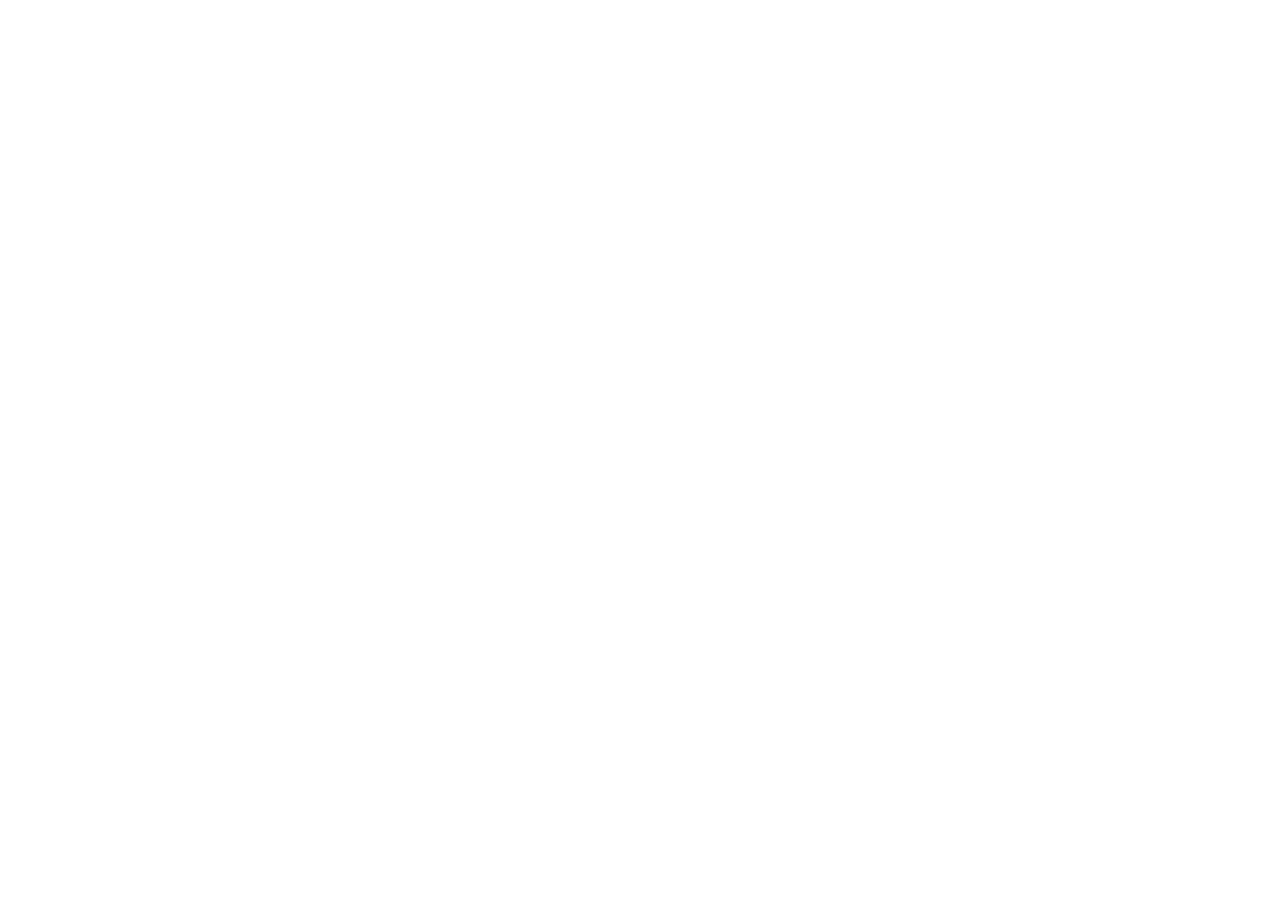
==== index.html @ 685cc64e "init projet" ====
<!DOCTYPE html>
<html lang="en">

<head>
    <meta charset="UTF-8">
    <meta name="viewport" content="width=device-width, initial-scale=1.0">
    <meta http-equiv="X-UA-Compatible" content="ie=edge">
    <title>Document</title>
</head>

<body>

</body>

</html>
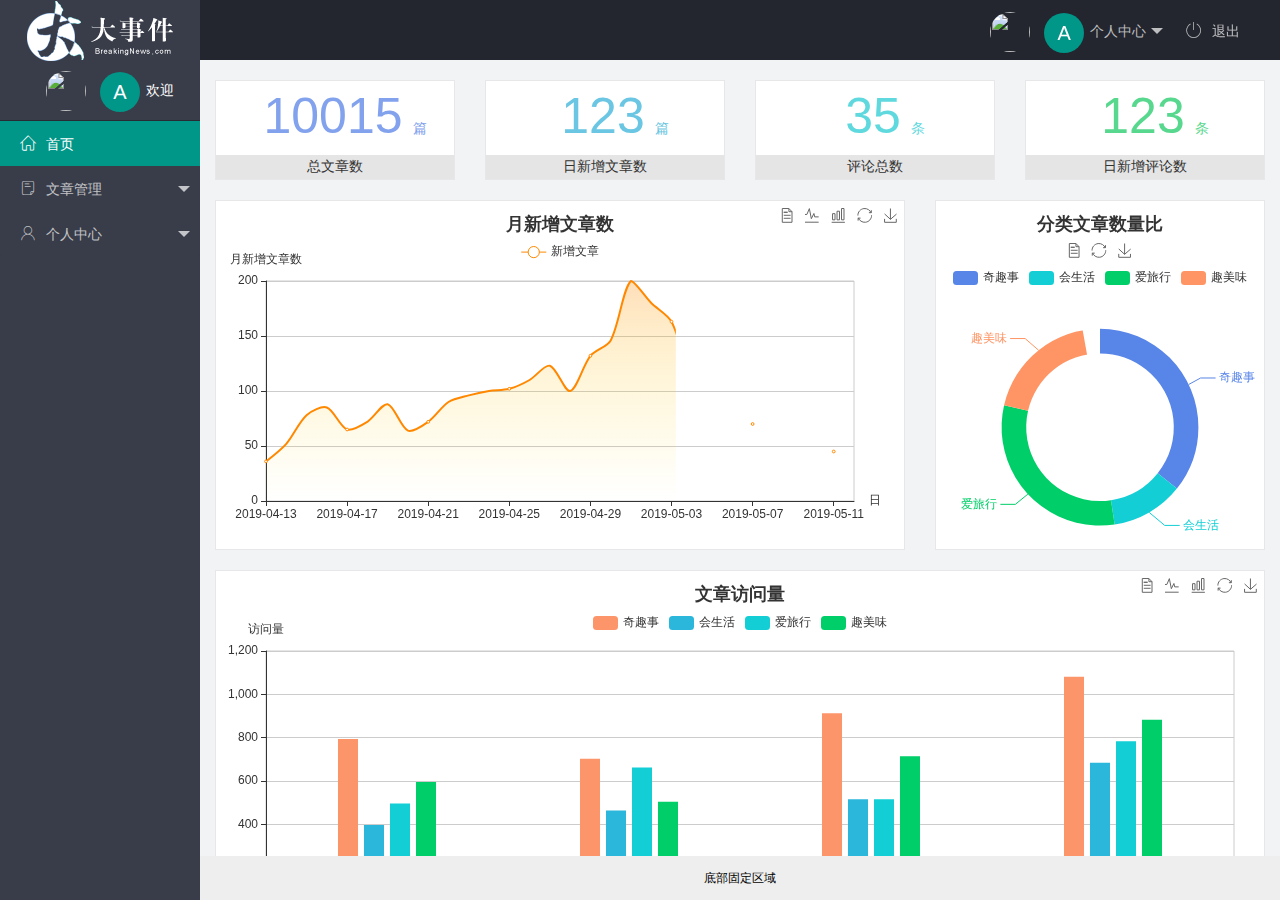
==== commit 02d445d1: "首页代码更新" ====
--- a/index.html
+++ b/index.html
@@ -6,10 +6,84 @@
     <meta name="viewport" content="width=device-width, initial-scale=1.0">
     <meta http-equiv="X-UA-Compatible" content="ie=edge">
     <title>Document</title>
+    <link rel="stylesheet" href="/assets/lib/layui/css/layui.css">
+    <link rel="stylesheet" href="/assets/fonts/iconfont.css">
+    <link rel="stylesheet" href="./assets/css/index.css">
 </head>
 
 <body>
+    <div class="layui-layout layui-layout-admin">
+        <div class="layui-header">
+            <div class="layui-logo layui-hide-xs layui-bg-black">
+                <img src="/assets/images/logo.png" alt="">
+            </div>
 
+            <ul class="layui-nav layui-layout-right">
+                <li class="layui-nav-item layui-hide layui-show-md-inline-block">
+                    <a href="javascript:;">
+                        <img src="//tva1.sinaimg.cn/crop.0.0.118.118.180/5db11ff4gw1e77d3nqrv8j203b03cweg.jpg" class="layui-nav-img">
+                        <span class="text-avatar">A</span> 个人中心
+                    </a>
+                    <dl class="layui-nav-child">
+                        <dd><a href="">Your Profile</a></dd>
+                        <dd><a href="">Settings</a></dd>
+                        <dd><a href="">Sign out</a></dd>
+                    </dl>
+                </li>
+                <li class="layui-nav-item" lay-header-event="menuRight" lay-unselect>
+                    <a href="javascript:;">
+                        <span class="iconfont icon-tuichu"></span>退出
+                    </a>
+                </li>
+            </ul>
+        </div>
+
+        <div class="layui-side layui-bg-black">
+            <div class="layui-side-scroll">
+                <div class="layuiImg">
+                    <img src="//tva1.sinaimg.cn/crop.0.0.118.118.180/5db11ff4gw1e77d3nqrv8j203b03cweg.jpg" class="layui-nav-img">
+                    <span class="text-avatar">A</span>
+                    <span id="welcome">欢迎</span>
+                </div>
+                <!-- 左侧导航区域（可配合layui已有的垂直导航） -->
+                <ul class="layui-nav layui-nav-tree" lay-shrink="all">
+                    <li class="layui-nav-item layui-this"><a href="./home/dashboard.html" target="fm"><span class="iconfont icon-home"></span>首页</a></li>
+                    <li class="layui-nav-item">
+                        <a class="" href="javascript:;"><span class="iconfont icon-16"></span>文章管理</a>
+                        <dl class="layui-nav-child">
+                            <dd><a href="javascript:;"><i class="layui-icon layui-icon-cols"></i>文章类别</a></dd>
+                            <dd><a href="javascript:;"><i class="layui-icon layui-icon-cols"></i>文章列表</a></dd>
+                            <dd><a href="javascript:;"><i class="layui-icon layui-icon-cols"></i>发布文章</a></dd>
+
+                        </dl>
+                    </li>
+                    <li class="layui-nav-item">
+                        <a href="javascript:;"><span class="iconfont icon-user"></span>个人中心</a>
+                        <dl class="layui-nav-child">
+                            <dd><a href="javascript:;"><i class="layui-icon layui-icon-cols"></i>基本资料</a></dd>
+                            <dd><a href="javascript:;"><i class="layui-icon layui-icon-cols"></i>更换头像</a></dd>
+                            <dd><a href="javascript:;"><i class="layui-icon layui-icon-cols"></i>重置密码</a></dd>
+                        </dl>
+                    </li>
+
+                </ul>
+            </div>
+        </div>
+
+        <div class="layui-body">
+            <!-- 内容主体区域 -->
+            <iframe name="fm" src="./home/dashboard.html" frameborder="0"></iframe>
+        </div>
+
+        <div class="layui-footer">
+            <!-- 底部固定区域 -->
+            底部固定区域
+        </div>
+    </div>
+    <script src="/assets/lib/layui/layui.all.js"></script>
+    <script src="/assets/lib/jquery.js"></script>
+    <script src="./assets/js/baseAPI.js"></script>
+    <script src="/assets/js/index.js"></script>
 </body>
 
 </html>--- a/assets/lib/layui/css/layui.css
+++ b/assets/lib/layui/css/layui.css
@@ -0,0 +1,2 @@
+/** layui-v2.5.5 MIT License By https://www.layui.com */
+ .layui-inline,img{display:inline-block;vertical-align:middle}h1,h2,h3,h4,h5,h6{font-weight:400}.layui-edge,.layui-header,.layui-inline,.layui-main{position:relative}.layui-body,.layui-edge,.layui-elip{overflow:hidden}.layui-btn,.layui-edge,.layui-inline,img{vertical-align:middle}.layui-btn,.layui-disabled,.layui-icon,.layui-unselect{-moz-user-select:none;-webkit-user-select:none;-ms-user-select:none}.layui-elip,.layui-form-checkbox span,.layui-form-pane .layui-form-label{text-overflow:ellipsis;white-space:nowrap}.layui-breadcrumb,.layui-tree-btnGroup{visibility:hidden}blockquote,body,button,dd,div,dl,dt,form,h1,h2,h3,h4,h5,h6,input,li,ol,p,pre,td,textarea,th,ul{margin:0;padding:0;-webkit-tap-highlight-color:rgba(0,0,0,0)}a:active,a:hover{outline:0}img{border:none}li{list-style:none}table{border-collapse:collapse;border-spacing:0}h4,h5,h6{font-size:100%}button,input,optgroup,option,select,textarea{font-family:inherit;font-size:inherit;font-style:inherit;font-weight:inherit;outline:0}pre{white-space:pre-wrap;white-space:-moz-pre-wrap;white-space:-pre-wrap;white-space:-o-pre-wrap;word-wrap:break-word}body{line-height:24px;font:14px Helvetica Neue,Helvetica,PingFang SC,Tahoma,Arial,sans-serif}hr{height:1px;margin:10px 0;border:0;clear:both}a{color:#333;text-decoration:none}a:hover{color:#777}a cite{font-style:normal;*cursor:pointer}.layui-border-box,.layui-border-box *{box-sizing:border-box}.layui-box,.layui-box *{box-sizing:content-box}.layui-clear{clear:both;*zoom:1}.layui-clear:after{content:'\20';clear:both;*zoom:1;display:block;height:0}.layui-inline{*display:inline;*zoom:1}.layui-edge{display:inline-block;width:0;height:0;border-width:6px;border-style:dashed;border-color:transparent}.layui-edge-top{top:-4px;border-bottom-color:#999;border-bottom-style:solid}.layui-edge-right{border-left-color:#999;border-left-style:solid}.layui-edge-bottom{top:2px;border-top-color:#999;border-top-style:solid}.layui-edge-left{border-right-color:#999;border-right-style:solid}.layui-disabled,.layui-disabled:hover{color:#d2d2d2!important;cursor:not-allowed!important}.layui-circle{border-radius:100%}.layui-show{display:block!important}.layui-hide{display:none!important}@font-face{font-family:layui-icon;src:url(../font/iconfont.eot?v=250);src:url(../font/iconfont.eot?v=250#iefix) format('embedded-opentype'),url(../font/iconfont.woff2?v=250) format('woff2'),url(../font/iconfont.woff?v=250) format('woff'),url(../font/iconfont.ttf?v=250) format('truetype'),url(../font/iconfont.svg?v=250#layui-icon) format('svg')}.layui-icon{font-family:layui-icon!important;font-size:16px;font-style:normal;-webkit-font-smoothing:antialiased;-moz-osx-font-smoothing:grayscale}.layui-icon-reply-fill:before{content:"\e611"}.layui-icon-set-fill:before{content:"\e614"}.layui-icon-menu-fill:before{content:"\e60f"}.layui-icon-search:before{content:"\e615"}.layui-icon-share:before{content:"\e641"}.layui-icon-set-sm:before{content:"\e620"}.layui-icon-engine:before{content:"\e628"}.layui-icon-close:before{content:"\1006"}.layui-icon-close-fill:before{content:"\1007"}.layui-icon-chart-screen:before{content:"\e629"}.layui-icon-star:before{content:"\e600"}.layui-icon-circle-dot:before{content:"\e617"}.layui-icon-chat:before{content:"\e606"}.layui-icon-release:before{content:"\e609"}.layui-icon-list:before{content:"\e60a"}.layui-icon-chart:before{content:"\e62c"}.layui-icon-ok-circle:before{content:"\1005"}.layui-icon-layim-theme:before{content:"\e61b"}.layui-icon-table:before{content:"\e62d"}.layui-icon-right:before{content:"\e602"}.layui-icon-left:before{content:"\e603"}.layui-icon-cart-simple:before{content:"\e698"}.layui-icon-face-cry:before{content:"\e69c"}.layui-icon-face-smile:before{content:"\e6af"}.layui-icon-survey:before{content:"\e6b2"}.layui-icon-tree:before{content:"\e62e"}.layui-icon-upload-circle:before{content:"\e62f"}.layui-icon-add-circle:before{content:"\e61f"}.layui-icon-download-circle:before{content:"\e601"}.layui-icon-templeate-1:before{content:"\e630"}.layui-icon-util:before{content:"\e631"}.layui-icon-face-surprised:before{content:"\e664"}.layui-icon-edit:before{content:"\e642"}.layui-icon-speaker:before{content:"\e645"}.layui-icon-down:before{content:"\e61a"}.layui-icon-file:before{content:"\e621"}.layui-icon-layouts:before{content:"\e632"}.layui-icon-rate-half:before{content:"\e6c9"}.layui-icon-add-circle-fine:before{content:"\e608"}.layui-icon-prev-circle:before{content:"\e633"}.layui-icon-read:before{content:"\e705"}.layui-icon-404:before{content:"\e61c"}.layui-icon-carousel:before{content:"\e634"}.layui-icon-help:before{content:"\e607"}.layui-icon-code-circle:before{content:"\e635"}.layui-icon-water:before{content:"\e636"}.layui-icon-username:before{content:"\e66f"}.layui-icon-find-fill:before{content:"\e670"}.layui-icon-about:before{content:"\e60b"}.layui-icon-location:before{content:"\e715"}.layui-icon-up:before{content:"\e619"}.layui-icon-pause:before{content:"\e651"}.layui-icon-date:before{content:"\e637"}.layui-icon-layim-uploadfile:before{content:"\e61d"}.layui-icon-delete:before{content:"\e640"}.layui-icon-play:before{content:"\e652"}.layui-icon-top:before{content:"\e604"}.layui-icon-friends:before{content:"\e612"}.layui-icon-refresh-3:before{content:"\e9aa"}.layui-icon-ok:before{content:"\e605"}.layui-icon-layer:before{content:"\e638"}.layui-icon-face-smile-fine:before{content:"\e60c"}.layui-icon-dollar:before{content:"\e659"}.layui-icon-group:before{content:"\e613"}.layui-icon-layim-download:before{content:"\e61e"}.layui-icon-picture-fine:before{content:"\e60d"}.layui-icon-link:before{content:"\e64c"}.layui-icon-diamond:before{content:"\e735"}.layui-icon-log:before{content:"\e60e"}.layui-icon-rate-solid:before{content:"\e67a"}.layui-icon-fonts-del:before{content:"\e64f"}.layui-icon-unlink:before{content:"\e64d"}.layui-icon-fonts-clear:before{content:"\e639"}.layui-icon-triangle-r:before{content:"\e623"}.layui-icon-circle:before{content:"\e63f"}.layui-icon-radio:before{content:"\e643"}.layui-icon-align-center:before{content:"\e647"}.layui-icon-align-right:before{content:"\e648"}.layui-icon-align-left:before{content:"\e649"}.layui-icon-loading-1:before{content:"\e63e"}.layui-icon-return:before{content:"\e65c"}.layui-icon-fonts-strong:before{content:"\e62b"}.layui-icon-upload:before{content:"\e67c"}.layui-icon-dialogue:before{content:"\e63a"}.layui-icon-video:before{content:"\e6ed"}.layui-icon-headset:before{content:"\e6fc"}.layui-icon-cellphone-fine:before{content:"\e63b"}.layui-icon-add-1:before{content:"\e654"}.layui-icon-face-smile-b:before{content:"\e650"}.layui-icon-fonts-html:before{content:"\e64b"}.layui-icon-form:before{content:"\e63c"}.layui-icon-cart:before{content:"\e657"}.layui-icon-camera-fill:before{content:"\e65d"}.layui-icon-tabs:before{content:"\e62a"}.layui-icon-fonts-code:before{content:"\e64e"}.layui-icon-fire:before{content:"\e756"}.layui-icon-set:before{content:"\e716"}.layui-icon-fonts-u:before{content:"\e646"}.layui-icon-triangle-d:before{content:"\e625"}.layui-icon-tips:before{content:"\e702"}.layui-icon-picture:before{content:"\e64a"}.layui-icon-more-vertical:before{content:"\e671"}.layui-icon-flag:before{content:"\e66c"}.layui-icon-loading:before{content:"\e63d"}.layui-icon-fonts-i:before{content:"\e644"}.layui-icon-refresh-1:before{content:"\e666"}.layui-icon-rmb:before{content:"\e65e"}.layui-icon-home:before{content:"\e68e"}.layui-icon-user:before{content:"\e770"}.layui-icon-notice:before{content:"\e667"}.layui-icon-login-weibo:before{content:"\e675"}.layui-icon-voice:before{content:"\e688"}.layui-icon-upload-drag:before{content:"\e681"}.layui-icon-login-qq:before{content:"\e676"}.layui-icon-snowflake:before{content:"\e6b1"}.layui-icon-file-b:before{content:"\e655"}.layui-icon-template:before{content:"\e663"}.layui-icon-auz:before{content:"\e672"}.layui-icon-console:before{content:"\e665"}.layui-icon-app:before{content:"\e653"}.layui-icon-prev:before{content:"\e65a"}.layui-icon-website:before{content:"\e7ae"}.layui-icon-next:before{content:"\e65b"}.layui-icon-component:before{content:"\e857"}.layui-icon-more:before{content:"\e65f"}.layui-icon-login-wechat:before{content:"\e677"}.layui-icon-shrink-right:before{content:"\e668"}.layui-icon-spread-left:before{content:"\e66b"}.layui-icon-camera:before{content:"\e660"}.layui-icon-note:before{content:"\e66e"}.layui-icon-refresh:before{content:"\e669"}.layui-icon-female:before{content:"\e661"}.layui-icon-male:before{content:"\e662"}.layui-icon-password:before{content:"\e673"}.layui-icon-senior:before{content:"\e674"}.layui-icon-theme:before{content:"\e66a"}.layui-icon-tread:before{content:"\e6c5"}.layui-icon-praise:before{content:"\e6c6"}.layui-icon-star-fill:before{content:"\e658"}.layui-icon-rate:before{content:"\e67b"}.layui-icon-template-1:before{content:"\e656"}.layui-icon-vercode:before{content:"\e679"}.layui-icon-cellphone:before{content:"\e678"}.layui-icon-screen-full:before{content:"\e622"}.layui-icon-screen-restore:before{content:"\e758"}.layui-icon-cols:before{content:"\e610"}.layui-icon-export:before{content:"\e67d"}.layui-icon-print:before{content:"\e66d"}.layui-icon-slider:before{content:"\e714"}.layui-icon-addition:before{content:"\e624"}.layui-icon-subtraction:before{content:"\e67e"}.layui-icon-service:before{content:"\e626"}.layui-icon-transfer:before{content:"\e691"}.layui-main{width:1140px;margin:0 auto}.layui-header{z-index:1000;height:60px}.layui-header a:hover{transition:all .5s;-webkit-transition:all .5s}.layui-side{position:fixed;left:0;top:0;bottom:0;z-index:999;width:200px;overflow-x:hidden}.layui-side-scroll{position:relative;width:220px;height:100%;overflow-x:hidden}.layui-body{position:absolute;left:200px;right:0;top:0;bottom:0;z-index:998;width:auto;overflow-y:auto;box-sizing:border-box}.layui-layout-body{overflow:hidden}.layui-layout-admin .layui-header{background-color:#23262E}.layui-layout-admin .layui-side{top:60px;width:200px;overflow-x:hidden}.layui-layout-admin .layui-body{position:fixed;top:60px;bottom:44px}.layui-layout-admin .layui-main{width:auto;margin:0 15px}.layui-layout-admin .layui-footer{position:fixed;left:200px;right:0;bottom:0;height:44px;line-height:44px;padding:0 15px;background-color:#eee}.layui-layout-admin .layui-logo{position:absolute;left:0;top:0;width:200px;height:100%;line-height:60px;text-align:center;color:#009688;font-size:16px}.layui-layout-admin .layui-header .layui-nav{background:0 0}.layui-layout-left{position:absolute!important;left:200px;top:0}.layui-layout-right{position:absolute!important;right:0;top:0}.layui-container{position:relative;margin:0 auto;padding:0 15px;box-sizing:border-box}.layui-fluid{position:relative;margin:0 auto;padding:0 15px}.layui-row:after,.layui-row:before{content:'';display:block;clear:both}.layui-col-lg1,.layui-col-lg10,.layui-col-lg11,.layui-col-lg12,.layui-col-lg2,.layui-col-lg3,.layui-col-lg4,.layui-col-lg5,.layui-col-lg6,.layui-col-lg7,.layui-col-lg8,.layui-col-lg9,.layui-col-md1,.layui-col-md10,.layui-col-md11,.layui-col-md12,.layui-col-md2,.layui-col-md3,.layui-col-md4,.layui-col-md5,.layui-col-md6,.layui-col-md7,.layui-col-md8,.layui-col-md9,.layui-col-sm1,.layui-col-sm10,.layui-col-sm11,.layui-col-sm12,.layui-col-sm2,.layui-col-sm3,.layui-col-sm4,.layui-col-sm5,.layui-col-sm6,.layui-col-sm7,.layui-col-sm8,.layui-col-sm9,.layui-col-xs1,.layui-col-xs10,.layui-col-xs11,.layui-col-xs12,.layui-col-xs2,.layui-col-xs3,.layui-col-xs4,.layui-col-xs5,.layui-col-xs6,.layui-col-xs7,.layui-col-xs8,.layui-col-xs9{position:relative;display:block;box-sizing:border-box}.layui-col-xs1,.layui-col-xs10,.layui-col-xs11,.layui-col-xs12,.layui-col-xs2,.layui-col-xs3,.layui-col-xs4,.layui-col-xs5,.layui-col-xs6,.layui-col-xs7,.layui-col-xs8,.layui-col-xs9{float:left}.layui-col-xs1{width:8.33333333%}.layui-col-xs2{width:16.66666667%}.layui-col-xs3{width:25%}.layui-col-xs4{width:33.33333333%}.layui-col-xs5{width:41.66666667%}.layui-col-xs6{width:50%}.layui-col-xs7{width:58.33333333%}.layui-col-xs8{width:66.66666667%}.layui-col-xs9{width:75%}.layui-col-xs10{width:83.33333333%}.layui-col-xs11{width:91.66666667%}.layui-col-xs12{width:100%}.layui-col-xs-offset1{margin-left:8.33333333%}.layui-col-xs-offset2{margin-left:16.66666667%}.layui-col-xs-offset3{margin-left:25%}.layui-col-xs-offset4{margin-left:33.33333333%}.layui-col-xs-offset5{margin-left:41.66666667%}.layui-col-xs-offset6{margin-left:50%}.layui-col-xs-offset7{margin-left:58.33333333%}.layui-col-xs-offset8{margin-left:66.66666667%}.layui-col-xs-offset9{margin-left:75%}.layui-col-xs-offset10{margin-left:83.33333333%}.layui-col-xs-offset11{margin-left:91.66666667%}.layui-col-xs-offset12{margin-left:100%}@media screen and (max-width:768px){.layui-hide-xs{display:none!important}.layui-show-xs-block{display:block!important}.layui-show-xs-inline{display:inline!important}.layui-show-xs-inline-block{display:inline-block!important}}@media screen and (min-width:768px){.layui-container{width:750px}.layui-hide-sm{display:none!important}.layui-show-sm-block{display:block!important}.layui-show-sm-inline{display:inline!important}.layui-show-sm-inline-block{display:inline-block!important}.layui-col-sm1,.layui-col-sm10,.layui-col-sm11,.layui-col-sm12,.layui-col-sm2,.layui-col-sm3,.layui-col-sm4,.layui-col-sm5,.layui-col-sm6,.layui-col-sm7,.layui-col-sm8,.layui-col-sm9{float:left}.layui-col-sm1{width:8.33333333%}.layui-col-sm2{width:16.66666667%}.layui-col-sm3{width:25%}.layui-col-sm4{width:33.33333333%}.layui-col-sm5{width:41.66666667%}.layui-col-sm6{width:50%}.layui-col-sm7{width:58.33333333%}.layui-col-sm8{width:66.66666667%}.layui-col-sm9{width:75%}.layui-col-sm10{width:83.33333333%}.layui-col-sm11{width:91.66666667%}.layui-col-sm12{width:100%}.layui-col-sm-offset1{margin-left:8.33333333%}.layui-col-sm-offset2{margin-left:16.66666667%}.layui-col-sm-offset3{margin-left:25%}.layui-col-sm-offset4{margin-left:33.33333333%}.layui-col-sm-offset5{margin-left:41.66666667%}.layui-col-sm-offset6{margin-left:50%}.layui-col-sm-offset7{margin-left:58.33333333%}.layui-col-sm-offset8{margin-left:66.66666667%}.layui-col-sm-offset9{margin-left:75%}.layui-col-sm-offset10{margin-left:83.33333333%}.layui-col-sm-offset11{margin-left:91.66666667%}.layui-col-sm-offset12{margin-left:100%}}@media screen and (min-width:992px){.layui-container{width:970px}.layui-hide-md{display:none!important}.layui-show-md-block{display:block!important}.layui-show-md-inline{display:inline!important}.layui-show-md-inline-block{display:inline-block!important}.layui-col-md1,.layui-col-md10,.layui-col-md11,.layui-col-md12,.layui-col-md2,.layui-col-md3,.layui-col-md4,.layui-col-md5,.layui-col-md6,.layui-col-md7,.layui-col-md8,.layui-col-md9{float:left}.layui-col-md1{width:8.33333333%}.layui-col-md2{width:16.66666667%}.layui-col-md3{width:25%}.layui-col-md4{width:33.33333333%}.layui-col-md5{width:41.66666667%}.layui-col-md6{width:50%}.layui-col-md7{width:58.33333333%}.layui-col-md8{width:66.66666667%}.layui-col-md9{width:75%}.layui-col-md10{width:83.33333333%}.layui-col-md11{width:91.66666667%}.layui-col-md12{width:100%}.layui-col-md-offset1{margin-left:8.33333333%}.layui-col-md-offset2{margin-left:16.66666667%}.layui-col-md-offset3{margin-left:25%}.layui-col-md-offset4{margin-left:33.33333333%}.layui-col-md-offset5{margin-left:41.66666667%}.layui-col-md-offset6{margin-left:50%}.layui-col-md-offset7{margin-left:58.33333333%}.layui-col-md-offset8{margin-left:66.66666667%}.layui-col-md-offset9{margin-left:75%}.layui-col-md-offset10{margin-left:83.33333333%}.layui-col-md-offset11{margin-left:91.66666667%}.layui-col-md-offset12{margin-left:100%}}@media screen and (min-width:1200px){.layui-container{width:1170px}.layui-hide-lg{display:none!important}.layui-show-lg-block{display:block!important}.layui-show-lg-inline{display:inline!important}.layui-show-lg-inline-block{display:inline-block!important}.layui-col-lg1,.layui-col-lg10,.layui-col-lg11,.layui-col-lg12,.layui-col-lg2,.layui-col-lg3,.layui-col-lg4,.layui-col-lg5,.layui-col-lg6,.layui-col-lg7,.layui-col-lg8,.layui-col-lg9{float:left}.layui-col-lg1{width:8.33333333%}.layui-col-lg2{width:16.66666667%}.layui-col-lg3{width:25%}.layui-col-lg4{width:33.33333333%}.layui-col-lg5{width:41.66666667%}.layui-col-lg6{width:50%}.layui-col-lg7{width:58.33333333%}.layui-col-lg8{width:66.66666667%}.layui-col-lg9{width:75%}.layui-col-lg10{width:83.33333333%}.layui-col-lg11{width:91.66666667%}.layui-col-lg12{width:100%}.layui-col-lg-offset1{margin-left:8.33333333%}.layui-col-lg-offset2{margin-left:16.66666667%}.layui-col-lg-offset3{margin-left:25%}.layui-col-lg-offset4{margin-left:33.33333333%}.layui-col-lg-offset5{margin-left:41.66666667%}.layui-col-lg-offset6{margin-left:50%}.layui-col-lg-offset7{margin-left:58.33333333%}.layui-col-lg-offset8{margin-left:66.66666667%}.layui-col-lg-offset9{margin-left:75%}.layui-col-lg-offset10{margin-left:83.33333333%}.layui-col-lg-offset11{margin-left:91.66666667%}.layui-col-lg-offset12{margin-left:100%}}.layui-col-space1{margin:-.5px}.layui-col-space1>*{padding:.5px}.layui-col-space3{margin:-1.5px}.layui-col-space3>*{padding:1.5px}.layui-col-space5{margin:-2.5px}.layui-col-space5>*{padding:2.5px}.layui-col-space8{margin:-3.5px}.layui-col-space8>*{padding:3.5px}.layui-col-space10{margin:-5px}.layui-col-space10>*{padding:5px}.layui-col-space12{margin:-6px}.layui-col-space12>*{padding:6px}.layui-col-space15{margin:-7.5px}.layui-col-space15>*{padding:7.5px}.layui-col-space18{margin:-9px}.layui-col-space18>*{padding:9px}.layui-col-space20{margin:-10px}.layui-col-space20>*{padding:10px}.layui-col-space22{margin:-11px}.layui-col-space22>*{padding:11px}.layui-col-space25{margin:-12.5px}.layui-col-space25>*{padding:12.5px}.layui-col-space30{margin:-15px}.layui-col-space30>*{padding:15px}.layui-btn,.layui-input,.layui-select,.layui-textarea,.layui-upload-button{outline:0;-webkit-appearance:none;transition:all .3s;-webkit-transition:all .3s;box-sizing:border-box}.layui-elem-quote{margin-bottom:10px;padding:15px;line-height:22px;border-left:5px solid #009688;border-radius:0 2px 2px 0;background-color:#f2f2f2}.layui-quote-nm{border-style:solid;border-width:1px 1px 1px 5px;background:0 0}.layui-elem-field{margin-bottom:10px;padding:0;border-width:1px;border-style:solid}.layui-elem-field legend{margin-left:20px;padding:0 10px;font-size:20px;font-weight:300}.layui-field-title{margin:10px 0 20px;border-width:1px 0 0}.layui-field-box{padding:10px 15px}.layui-field-title .layui-field-box{padding:10px 0}.layui-progress{position:relative;height:6px;border-radius:20px;background-color:#e2e2e2}.layui-progress-bar{position:absolute;left:0;top:0;width:0;max-width:100%;height:6px;border-radius:20px;text-align:right;background-color:#5FB878;transition:all .3s;-webkit-transition:all .3s}.layui-progress-big,.layui-progress-big .layui-progress-bar{height:18px;line-height:18px}.layui-progress-text{position:relative;top:-20px;line-height:18px;font-size:12px;color:#666}.layui-progress-big .layui-progress-text{position:static;padding:0 10px;color:#fff}.layui-collapse{border-width:1px;border-style:solid;border-radius:2px}.layui-colla-content,.layui-colla-item{border-top-width:1px;border-top-style:solid}.layui-colla-item:first-child{border-top:none}.layui-colla-title{position:relative;height:42px;line-height:42px;padding:0 15px 0 35px;color:#333;background-color:#f2f2f2;cursor:pointer;font-size:14px;overflow:hidden}.layui-colla-content{display:none;padding:10px 15px;line-height:22px;color:#666}.layui-colla-icon{position:absolute;left:15px;top:0;font-size:14px}.layui-card{margin-bottom:15px;border-radius:2px;background-color:#fff;box-shadow:0 1px 2px 0 rgba(0,0,0,.05)}.layui-card:last-child{margin-bottom:0}.layui-card-header{position:relative;height:42px;line-height:42px;padding:0 15px;border-bottom:1px solid #f6f6f6;color:#333;border-radius:2px 2px 0 0;font-size:14px}.layui-bg-black,.layui-bg-blue,.layui-bg-cyan,.layui-bg-green,.layui-bg-orange,.layui-bg-red{color:#fff!important}.layui-card-body{position:relative;padding:10px 15px;line-height:24px}.layui-card-body[pad15]{padding:15px}.layui-card-body[pad20]{padding:20px}.layui-card-body .layui-table{margin:5px 0}.layui-card .layui-tab{margin:0}.layui-panel-window{position:relative;padding:15px;border-radius:0;border-top:5px solid #E6E6E6;background-color:#fff}.layui-auxiliar-moving{position:fixed;left:0;right:0;top:0;bottom:0;width:100%;height:100%;background:0 0;z-index:9999999999}.layui-form-label,.layui-form-mid,.layui-form-select,.layui-input-block,.layui-input-inline,.layui-textarea{position:relative}.layui-bg-red{background-color:#FF5722!important}.layui-bg-orange{background-color:#FFB800!important}.layui-bg-green{background-color:#009688!important}.layui-bg-cyan{background-color:#2F4056!important}.layui-bg-blue{background-color:#1E9FFF!important}.layui-bg-black{background-color:#393D49!important}.layui-bg-gray{background-color:#eee!important;color:#666!important}.layui-badge-rim,.layui-colla-content,.layui-colla-item,.layui-collapse,.layui-elem-field,.layui-form-pane .layui-form-item[pane],.layui-form-pane .layui-form-label,.layui-input,.layui-layedit,.layui-layedit-tool,.layui-quote-nm,.layui-select,.layui-tab-bar,.layui-tab-card,.layui-tab-title,.layui-tab-title .layui-this:after,.layui-textarea{border-color:#e6e6e6}.layui-timeline-item:before,hr{background-color:#e6e6e6}.layui-text{line-height:22px;font-size:14px;color:#666}.layui-text h1,.layui-text h2,.layui-text h3{font-weight:500;color:#333}.layui-text h1{font-size:30px}.layui-text h2{font-size:24px}.layui-text h3{font-size:18px}.layui-text a:not(.layui-btn){color:#01AAED}.layui-text a:not(.layui-btn):hover{text-decoration:underline}.layui-text ul{padding:5px 0 5px 15px}.layui-text ul li{margin-top:5px;list-style-type:disc}.layui-text em,.layui-word-aux{color:#999!important;padding:0 5px!important}.layui-btn{display:inline-block;height:38px;line-height:38px;padding:0 18px;background-color:#009688;color:#fff;white-space:nowrap;text-align:center;font-size:14px;border:none;border-radius:2px;cursor:pointer}.layui-btn:hover{opacity:.8;filter:alpha(opacity=80);color:#fff}.layui-btn:active{opacity:1;filter:alpha(opacity=100)}.layui-btn+.layui-btn{margin-left:10px}.layui-btn-container{font-size:0}.layui-btn-container .layui-btn{margin-right:10px;margin-bottom:10px}.layui-btn-container .layui-btn+.layui-btn{margin-left:0}.layui-table .layui-btn-container .layui-btn{margin-bottom:9px}.layui-btn-radius{border-radius:100px}.layui-btn .layui-icon{margin-right:3px;font-size:18px;vertical-align:bottom;vertical-align:middle\9}.layui-btn-primary{border:1px solid #C9C9C9;background-color:#fff;color:#555}.layui-btn-primary:hover{border-color:#009688;color:#333}.layui-btn-normal{background-color:#1E9FFF}.layui-btn-warm{background-color:#FFB800}.layui-btn-danger{background-color:#FF5722}.layui-btn-checked{background-color:#5FB878}.layui-btn-disabled,.layui-btn-disabled:active,.layui-btn-disabled:hover{border:1px solid #e6e6e6;background-color:#FBFBFB;color:#C9C9C9;cursor:not-allowed;opacity:1}.layui-btn-lg{height:44px;line-height:44px;padding:0 25px;font-size:16px}.layui-btn-sm{height:30px;line-height:30px;padding:0 10px;font-size:12px}.layui-btn-sm i{font-size:16px!important}.layui-btn-xs{height:22px;line-height:22px;padding:0 5px;font-size:12px}.layui-btn-xs i{font-size:14px!important}.layui-btn-group{display:inline-block;vertical-align:middle;font-size:0}.layui-btn-group .layui-btn{margin-left:0!important;margin-right:0!important;border-left:1px solid rgba(255,255,255,.5);border-radius:0}.layui-btn-group .layui-btn-primary{border-left:none}.layui-btn-group .layui-btn-primary:hover{border-color:#C9C9C9;color:#009688}.layui-btn-group .layui-btn:first-child{border-left:none;border-radius:2px 0 0 2px}.layui-btn-group .layui-btn-primary:first-child{border-left:1px solid #c9c9c9}.layui-btn-group .layui-btn:last-child{border-radius:0 2px 2px 0}.layui-btn-group .layui-btn+.layui-btn{margin-left:0}.layui-btn-group+.layui-btn-group{margin-left:10px}.layui-btn-fluid{width:100%}.layui-input,.layui-select,.layui-textarea{height:38px;line-height:1.3;line-height:38px\9;border-width:1px;border-style:solid;background-color:#fff;border-radius:2px}.layui-input::-webkit-input-placeholder,.layui-select::-webkit-input-placeholder,.layui-textarea::-webkit-input-placeholder{line-height:1.3}.layui-input,.layui-textarea{display:block;width:100%;padding-left:10px}.layui-input:hover,.layui-textarea:hover{border-color:#D2D2D2!important}.layui-input:focus,.layui-textarea:focus{border-color:#C9C9C9!important}.layui-textarea{min-height:100px;height:auto;line-height:20px;padding:6px 10px;resize:vertical}.layui-select{padding:0 10px}.layui-form input[type=checkbox],.layui-form input[type=radio],.layui-form select{display:none}.layui-form [lay-ignore]{display:initial}.layui-form-item{margin-bottom:15px;clear:both;*zoom:1}.layui-form-item:after{content:'\20';clear:both;*zoom:1;display:block;height:0}.layui-form-label{float:left;display:block;padding:9px 15px;width:80px;font-weight:400;line-height:20px;text-align:right}.layui-form-label-col{display:block;float:none;padding:9px 0;line-height:20px;text-align:left}.layui-form-item .layui-inline{margin-bottom:5px;margin-right:10px}.layui-input-block{margin-left:110px;min-height:36px}.layui-input-inline{display:inline-block;vertical-align:middle}.layui-form-item .layui-input-inline{float:left;width:190px;margin-right:10px}.layui-form-text .layui-input-inline{width:auto}.layui-form-mid{float:left;display:block;padding:9px 0!important;line-height:20px;margin-right:10px}.layui-form-danger+.layui-form-select .layui-input,.layui-form-danger:focus{border-color:#FF5722!important}.layui-form-select .layui-input{padding-right:30px;cursor:pointer}.layui-form-select .layui-edge{position:absolute;right:10px;top:50%;margin-top:-3px;cursor:pointer;border-width:6px;border-top-color:#c2c2c2;border-top-style:solid;transition:all .3s;-webkit-transition:all .3s}.layui-form-select dl{display:none;position:absolute;left:0;top:42px;padding:5px 0;z-index:899;min-width:100%;border:1px solid #d2d2d2;max-height:300px;overflow-y:auto;background-color:#fff;border-radius:2px;box-shadow:0 2px 4px rgba(0,0,0,.12);box-sizing:border-box}.layui-form-select dl dd,.layui-form-select dl dt{padding:0 10px;line-height:36px;white-space:nowrap;overflow:hidden;text-overflow:ellipsis}.layui-form-select dl dt{font-size:12px;color:#999}.layui-form-select dl dd{cursor:pointer}.layui-form-select dl dd:hover{background-color:#f2f2f2;-webkit-transition:.5s all;transition:.5s all}.layui-form-select .layui-select-group dd{padding-left:20px}.layui-form-select dl dd.layui-select-tips{padding-left:10px!important;color:#999}.layui-form-select dl dd.layui-this{background-color:#5FB878;color:#fff}.layui-form-checkbox,.layui-form-select dl dd.layui-disabled{background-color:#fff}.layui-form-selected dl{display:block}.layui-form-checkbox,.layui-form-checkbox *,.layui-form-switch{display:inline-block;vertical-align:middle}.layui-form-selected .layui-edge{margin-top:-9px;-webkit-transform:rotate(180deg);transform:rotate(180deg);margin-top:-3px\9}:root .layui-form-selected .layui-edge{margin-top:-9px\0/IE9}.layui-form-selectup dl{top:auto;bottom:42px}.layui-select-none{margin:5px 0;text-align:center;color:#999}.layui-select-disabled .layui-disabled{border-color:#eee!important}.layui-select-disabled .layui-edge{border-top-color:#d2d2d2}.layui-form-checkbox{position:relative;height:30px;line-height:30px;margin-right:10px;padding-right:30px;cursor:pointer;font-size:0;-webkit-transition:.1s linear;transition:.1s linear;box-sizing:border-box}.layui-form-checkbox span{padding:0 10px;height:100%;font-size:14px;border-radius:2px 0 0 2px;background-color:#d2d2d2;color:#fff;overflow:hidden}.layui-form-checkbox:hover span{background-color:#c2c2c2}.layui-form-checkbox i{position:absolute;right:0;top:0;width:30px;height:28px;border:1px solid #d2d2d2;border-left:none;border-radius:0 2px 2px 0;color:#fff;font-size:20px;text-align:center}.layui-form-checkbox:hover i{border-color:#c2c2c2;color:#c2c2c2}.layui-form-checked,.layui-form-checked:hover{border-color:#5FB878}.layui-form-checked span,.layui-form-checked:hover span{background-color:#5FB878}.layui-form-checked i,.layui-form-checked:hover i{color:#5FB878}.layui-form-item .layui-form-checkbox{margin-top:4px}.layui-form-checkbox[lay-skin=primary]{height:auto!important;line-height:normal!important;min-width:18px;min-height:18px;border:none!important;margin-right:0;padding-left:28px;padding-right:0;background:0 0}.layui-form-checkbox[lay-skin=primary] span{padding-left:0;padding-right:15px;line-height:18px;background:0 0;color:#666}.layui-form-checkbox[lay-skin=primary] i{right:auto;left:0;width:16px;height:16px;line-height:16px;border:1px solid #d2d2d2;font-size:12px;border-radius:2px;background-color:#fff;-webkit-transition:.1s linear;transition:.1s linear}.layui-form-checkbox[lay-skin=primary]:hover i{border-color:#5FB878;color:#fff}.layui-form-checked[lay-skin=primary] i{border-color:#5FB878!important;background-color:#5FB878;color:#fff}.layui-checkbox-disbaled[lay-skin=primary] span{background:0 0!important;color:#c2c2c2}.layui-checkbox-disbaled[lay-skin=primary]:hover i{border-color:#d2d2d2}.layui-form-item .layui-form-checkbox[lay-skin=primary]{margin-top:10px}.layui-form-switch{position:relative;height:22px;line-height:22px;min-width:35px;padding:0 5px;margin-top:8px;border:1px solid #d2d2d2;border-radius:20px;cursor:pointer;background-color:#fff;-webkit-transition:.1s linear;transition:.1s linear}.layui-form-switch i{position:absolute;left:5px;top:3px;width:16px;height:16px;border-radius:20px;background-color:#d2d2d2;-webkit-transition:.1s linear;transition:.1s linear}.layui-form-switch em{position:relative;top:0;width:25px;margin-left:21px;padding:0!important;text-align:center!important;color:#999!important;font-style:normal!important;font-size:12px}.layui-form-onswitch{border-color:#5FB878;background-color:#5FB878}.layui-checkbox-disbaled,.layui-checkbox-disbaled i{border-color:#e2e2e2!important}.layui-form-onswitch i{left:100%;margin-left:-21px;background-color:#fff}.layui-form-onswitch em{margin-left:5px;margin-right:21px;color:#fff!important}.layui-checkbox-disbaled span{background-color:#e2e2e2!important}.layui-checkbox-disbaled:hover i{color:#fff!important}[lay-radio]{display:none}.layui-form-radio,.layui-form-radio *{display:inline-block;vertical-align:middle}.layui-form-radio{line-height:28px;margin:6px 10px 0 0;padding-right:10px;cursor:pointer;font-size:0}.layui-form-radio *{font-size:14px}.layui-form-radio>i{margin-right:8px;font-size:22px;color:#c2c2c2}.layui-form-radio>i:hover,.layui-form-radioed>i{color:#5FB878}.layui-radio-disbaled>i{color:#e2e2e2!important}.layui-form-pane .layui-form-label{width:110px;padding:8px 15px;height:38px;line-height:20px;border-width:1px;border-style:solid;border-radius:2px 0 0 2px;text-align:center;background-color:#FBFBFB;overflow:hidden;box-sizing:border-box}.layui-form-pane .layui-input-inline{margin-left:-1px}.layui-form-pane .layui-input-block{margin-left:110px;left:-1px}.layui-form-pane .layui-input{border-radius:0 2px 2px 0}.layui-form-pane .layui-form-text .layui-form-label{float:none;width:100%;border-radius:2px;box-sizing:border-box;text-align:left}.layui-form-pane .layui-form-text .layui-input-inline{display:block;margin:0;top:-1px;clear:both}.layui-form-pane .layui-form-text .layui-input-block{margin:0;left:0;top:-1px}.layui-form-pane .layui-form-text .layui-textarea{min-height:100px;border-radius:0 0 2px 2px}.layui-form-pane .layui-form-checkbox{margin:4px 0 4px 10px}.layui-form-pane .layui-form-radio,.layui-form-pane .layui-form-switch{margin-top:6px;margin-left:10px}.layui-form-pane .layui-form-item[pane]{position:relative;border-width:1px;border-style:solid}.layui-form-pane .layui-form-item[pane] .layui-form-label{position:absolute;left:0;top:0;height:100%;border-width:0 1px 0 0}.layui-form-pane .layui-form-item[pane] .layui-input-inline{margin-left:110px}@media screen and (max-width:450px){.layui-form-item .layui-form-label{text-overflow:ellipsis;overflow:hidden;white-space:nowrap}.layui-form-item .layui-inline{display:block;margin-right:0;margin-bottom:20px;clear:both}.layui-form-item .layui-inline:after{content:'\20';clear:both;display:block;height:0}.layui-form-item .layui-input-inline{display:block;float:none;left:-3px;width:auto;margin:0 0 10px 112px}.layui-form-item .layui-input-inline+.layui-form-mid{margin-left:110px;top:-5px;padding:0}.layui-form-item .layui-form-checkbox{margin-right:5px;margin-bottom:5px}}.layui-layedit{border-width:1px;border-style:solid;border-radius:2px}.layui-layedit-tool{padding:3px 5px;border-bottom-width:1px;border-bottom-style:solid;font-size:0}.layedit-tool-fixed{position:fixed;top:0;border-top:1px solid #e2e2e2}.layui-layedit-tool .layedit-tool-mid,.layui-layedit-tool .layui-icon{display:inline-block;vertical-align:middle;text-align:center;font-size:14px}.layui-layedit-tool .layui-icon{position:relative;width:32px;height:30px;line-height:30px;margin:3px 5px;color:#777;cursor:pointer;border-radius:2px}.layui-layedit-tool .layui-icon:hover{color:#393D49}.layui-layedit-tool .layui-icon:active{color:#000}.layui-layedit-tool .layedit-tool-active{background-color:#e2e2e2;color:#000}.layui-layedit-tool .layui-disabled,.layui-layedit-tool .layui-disabled:hover{color:#d2d2d2;cursor:not-allowed}.layui-layedit-tool .layedit-tool-mid{width:1px;height:18px;margin:0 10px;background-color:#d2d2d2}.layedit-tool-html{width:50px!important;font-size:30px!important}.layedit-tool-b,.layedit-tool-code,.layedit-tool-help{font-size:16px!important}.layedit-tool-d,.layedit-tool-face,.layedit-tool-image,.layedit-tool-unlink{font-size:18px!important}.layedit-tool-image input{position:absolute;font-size:0;left:0;top:0;width:100%;height:100%;opacity:.01;filter:Alpha(opacity=1);cursor:pointer}.layui-layedit-iframe iframe{display:block;width:100%}#LAY_layedit_code{overflow:hidden}.layui-laypage{display:inline-block;*display:inline;*zoom:1;vertical-align:middle;margin:10px 0;font-size:0}.layui-laypage>a:first-child,.layui-laypage>a:first-child em{border-radius:2px 0 0 2px}.layui-laypage>a:last-child,.layui-laypage>a:last-child em{border-radius:0 2px 2px 0}.layui-laypage>:first-child{margin-left:0!important}.layui-laypage>:last-child{margin-right:0!important}.layui-laypage a,.layui-laypage button,.layui-laypage input,.layui-laypage select,.layui-laypage span{border:1px solid #e2e2e2}.layui-laypage a,.layui-laypage span{display:inline-block;*display:inline;*zoom:1;vertical-align:middle;padding:0 15px;height:28px;line-height:28px;margin:0 -1px 5px 0;background-color:#fff;color:#333;font-size:12px}.layui-flow-more a *,.layui-laypage input,.layui-table-view select[lay-ignore]{display:inline-block}.layui-laypage a:hover{color:#009688}.layui-laypage em{font-style:normal}.layui-laypage .layui-laypage-spr{color:#999;font-weight:700}.layui-laypage a{text-decoration:none}.layui-laypage .layui-laypage-curr{position:relative}.layui-laypage .layui-laypage-curr em{position:relative;color:#fff}.layui-laypage .layui-laypage-curr .layui-laypage-em{position:absolute;left:-1px;top:-1px;padding:1px;width:100%;height:100%;background-color:#009688}.layui-laypage-em{border-radius:2px}.layui-laypage-next em,.layui-laypage-prev em{font-family:Sim sun;font-size:16px}.layui-laypage .layui-laypage-count,.layui-laypage .layui-laypage-limits,.layui-laypage .layui-laypage-refresh,.layui-laypage .layui-laypage-skip{margin-left:10px;margin-right:10px;padding:0;border:none}.layui-laypage .layui-laypage-limits,.layui-laypage .layui-laypage-refresh{vertical-align:top}.layui-laypage .layui-laypage-refresh i{font-size:18px;cursor:pointer}.layui-laypage select{height:22px;padding:3px;border-radius:2px;cursor:pointer}.layui-laypage .layui-laypage-skip{height:30px;line-height:30px;color:#999}.layui-laypage button,.layui-laypage input{height:30px;line-height:30px;border-radius:2px;vertical-align:top;background-color:#fff;box-sizing:border-box}.layui-laypage input{width:40px;margin:0 10px;padding:0 3px;text-align:center}.layui-laypage input:focus,.layui-laypage select:focus{border-color:#009688!important}.layui-laypage button{margin-left:10px;padding:0 10px;cursor:pointer}.layui-table,.layui-table-view{margin:10px 0}.layui-flow-more{margin:10px 0;text-align:center;color:#999;font-size:14px}.layui-flow-more a{height:32px;line-height:32px}.layui-flow-more a *{vertical-align:top}.layui-flow-more a cite{padding:0 20px;border-radius:3px;background-color:#eee;color:#333;font-style:normal}.layui-flow-more a cite:hover{opacity:.8}.layui-flow-more a i{font-size:30px;color:#737383}.layui-table{width:100%;background-color:#fff;color:#666}.layui-table tr{transition:all .3s;-webkit-transition:all .3s}.layui-table th{text-align:left;font-weight:400}.layui-table tbody tr:hover,.layui-table thead tr,.layui-table-click,.layui-table-header,.layui-table-hover,.layui-table-mend,.layui-table-patch,.layui-table-tool,.layui-table-total,.layui-table-total tr,.layui-table[lay-even] tr:nth-child(even){background-color:#f2f2f2}.layui-table td,.layui-table th,.layui-table-col-set,.layui-table-fixed-r,.layui-table-grid-down,.layui-table-header,.layui-table-page,.layui-table-tips-main,.layui-table-tool,.layui-table-total,.layui-table-view,.layui-table[lay-skin=line],.layui-table[lay-skin=row]{border-width:1px;border-style:solid;border-color:#e6e6e6}.layui-table td,.layui-table th{position:relative;padding:9px 15px;min-height:20px;line-height:20px;font-size:14px}.layui-table[lay-skin=line] td,.layui-table[lay-skin=line] th{border-width:0 0 1px}.layui-table[lay-skin=row] td,.layui-table[lay-skin=row] th{border-width:0 1px 0 0}.layui-table[lay-skin=nob] td,.layui-table[lay-skin=nob] th{border:none}.layui-table img{max-width:100px}.layui-table[lay-size=lg] td,.layui-table[lay-size=lg] th{padding:15px 30px}.layui-table-view .layui-table[lay-size=lg] .layui-table-cell{height:40px;line-height:40px}.layui-table[lay-size=sm] td,.layui-table[lay-size=sm] th{font-size:12px;padding:5px 10px}.layui-table-view .layui-table[lay-size=sm] .layui-table-cell{height:20px;line-height:20px}.layui-table[lay-data]{display:none}.layui-table-box{position:relative;overflow:hidden}.layui-table-view .layui-table{position:relative;width:auto;margin:0}.layui-table-view .layui-table[lay-skin=line]{border-width:0 1px 0 0}.layui-table-view .layui-table[lay-skin=row]{border-width:0 0 1px}.layui-table-view .layui-table td,.layui-table-view .layui-table th{padding:5px 0;border-top:none;border-left:none}.layui-table-view .layui-table th.layui-unselect .layui-table-cell span{cursor:pointer}.layui-table-view .layui-table td{cursor:default}.layui-table-view .layui-table td[data-edit=text]{cursor:text}.layui-table-view .layui-form-checkbox[lay-skin=primary] i{width:18px;height:18px}.layui-table-view .layui-form-radio{line-height:0;padding:0}.layui-table-view .layui-form-radio>i{margin:0;font-size:20px}.layui-table-init{position:absolute;left:0;top:0;width:100%;height:100%;text-align:center;z-index:110}.layui-table-init .layui-icon{position:absolute;left:50%;top:50%;margin:-15px 0 0 -15px;font-size:30px;color:#c2c2c2}.layui-table-header{border-width:0 0 1px;overflow:hidden}.layui-table-header .layui-table{margin-bottom:-1px}.layui-table-tool .layui-inline[lay-event]{position:relative;width:26px;height:26px;padding:5px;line-height:16px;margin-right:10px;text-align:center;color:#333;border:1px solid #ccc;cursor:pointer;-webkit-transition:.5s all;transition:.5s all}.layui-table-tool .layui-inline[lay-event]:hover{border:1px solid #999}.layui-table-tool-temp{padding-right:120px}.layui-table-tool-self{position:absolute;right:17px;top:10px}.layui-table-tool .layui-table-tool-self .layui-inline[lay-event]{margin:0 0 0 10px}.layui-table-tool-panel{position:absolute;top:29px;left:-1px;padding:5px 0;min-width:150px;min-height:40px;border:1px solid #d2d2d2;text-align:left;overflow-y:auto;background-color:#fff;box-shadow:0 2px 4px rgba(0,0,0,.12)}.layui-table-cell,.layui-table-tool-panel li{overflow:hidden;text-overflow:ellipsis;white-space:nowrap}.layui-table-tool-panel li{padding:0 10px;line-height:30px;-webkit-transition:.5s all;transition:.5s all}.layui-table-tool-panel li .layui-form-checkbox[lay-skin=primary]{width:100%;padding-left:28px}.layui-table-tool-panel li:hover{background-color:#f2f2f2}.layui-table-tool-panel li .layui-form-checkbox[lay-skin=primary] i{position:absolute;left:0;top:0}.layui-table-tool-panel li .layui-form-checkbox[lay-skin=primary] span{padding:0}.layui-table-tool .layui-table-tool-self .layui-table-tool-panel{left:auto;right:-1px}.layui-table-col-set{position:absolute;right:0;top:0;width:20px;height:100%;border-width:0 0 0 1px;background-color:#fff}.layui-table-sort{width:10px;height:20px;margin-left:5px;cursor:pointer!important}.layui-table-sort .layui-edge{position:absolute;left:5px;border-width:5px}.layui-table-sort .layui-table-sort-asc{top:3px;border-top:none;border-bottom-style:solid;border-bottom-color:#b2b2b2}.layui-table-sort .layui-table-sort-asc:hover{border-bottom-color:#666}.layui-table-sort .layui-table-sort-desc{bottom:5px;border-bottom:none;border-top-style:solid;border-top-color:#b2b2b2}.layui-table-sort .layui-table-sort-desc:hover{border-top-color:#666}.layui-table-sort[lay-sort=asc] .layui-table-sort-asc{border-bottom-color:#000}.layui-table-sort[lay-sort=desc] .layui-table-sort-desc{border-top-color:#000}.layui-table-cell{height:28px;line-height:28px;padding:0 15px;position:relative;box-sizing:border-box}.layui-table-cell .layui-form-checkbox[lay-skin=primary]{top:-1px;padding:0}.layui-table-cell .layui-table-link{color:#01AAED}.laytable-cell-checkbox,.laytable-cell-numbers,.laytable-cell-radio,.laytable-cell-space{padding:0;text-align:center}.layui-table-body{position:relative;overflow:auto;margin-right:-1px;margin-bottom:-1px}.layui-table-body .layui-none{line-height:26px;padding:15px;text-align:center;color:#999}.layui-table-fixed{position:absolute;left:0;top:0;z-index:101}.layui-table-fixed .layui-table-body{overflow:hidden}.layui-table-fixed-l{box-shadow:0 -1px 8px rgba(0,0,0,.08)}.layui-table-fixed-r{left:auto;right:-1px;border-width:0 0 0 1px;box-shadow:-1px 0 8px rgba(0,0,0,.08)}.layui-table-fixed-r .layui-table-header{position:relative;overflow:visible}.layui-table-mend{position:absolute;right:-49px;top:0;height:100%;width:50px}.layui-table-tool{position:relative;z-index:890;width:100%;min-height:50px;line-height:30px;padding:10px 15px;border-width:0 0 1px}.layui-table-tool .layui-btn-container{margin-bottom:-10px}.layui-table-page,.layui-table-total{border-width:1px 0 0;margin-bottom:-1px;overflow:hidden}.layui-table-page{position:relative;width:100%;padding:7px 7px 0;height:41px;font-size:12px;white-space:nowrap}.layui-table-page>div{height:26px}.layui-table-page .layui-laypage{margin:0}.layui-table-page .layui-laypage a,.layui-table-page .layui-laypage span{height:26px;line-height:26px;margin-bottom:10px;border:none;background:0 0}.layui-table-page .layui-laypage a,.layui-table-page .layui-laypage span.layui-laypage-curr{padding:0 12px}.layui-table-page .layui-laypage span{margin-left:0;padding:0}.layui-table-page .layui-laypage .layui-laypage-prev{margin-left:-7px!important}.layui-table-page .layui-laypage .layui-laypage-curr .layui-laypage-em{left:0;top:0;padding:0}.layui-table-page .layui-laypage button,.layui-table-page .layui-laypage input{height:26px;line-height:26px}.layui-table-page .layui-laypage input{width:40px}.layui-table-page .layui-laypage button{padding:0 10px}.layui-table-page select{height:18px}.layui-table-patch .layui-table-cell{padding:0;width:30px}.layui-table-edit{position:absolute;left:0;top:0;width:100%;height:100%;padding:0 14px 1px;border-radius:0;box-shadow:1px 1px 20px rgba(0,0,0,.15)}.layui-table-edit:focus{border-color:#5FB878!important}select.layui-table-edit{padding:0 0 0 10px;border-color:#C9C9C9}.layui-table-view .layui-form-checkbox,.layui-table-view .layui-form-radio,.layui-table-view .layui-form-switch{top:0;margin:0;box-sizing:content-box}.layui-table-view .layui-form-checkbox{top:-1px;height:26px;line-height:26px}.layui-table-view .layui-form-checkbox i{height:26px}.layui-table-grid .layui-table-cell{overflow:visible}.layui-table-grid-down{position:absolute;top:0;right:0;width:26px;height:100%;padding:5px 0;border-width:0 0 0 1px;text-align:center;background-color:#fff;color:#999;cursor:pointer}.layui-table-grid-down .layui-icon{position:absolute;top:50%;left:50%;margin:-8px 0 0 -8px}.layui-table-grid-down:hover{background-color:#fbfbfb}body .layui-table-tips .layui-layer-content{background:0 0;padding:0;box-shadow:0 1px 6px rgba(0,0,0,.12)}.layui-table-tips-main{margin:-44px 0 0 -1px;max-height:150px;padding:8px 15px;font-size:14px;overflow-y:scroll;background-color:#fff;color:#666}.layui-table-tips-c{position:absolute;right:-3px;top:-13px;width:20px;height:20px;padding:3px;cursor:pointer;background-color:#666;border-radius:50%;color:#fff}.layui-table-tips-c:hover{background-color:#777}.layui-table-tips-c:before{position:relative;right:-2px}.layui-upload-file{display:none!important;opacity:.01;filter:Alpha(opacity=1)}.layui-upload-drag,.layui-upload-form,.layui-upload-wrap{display:inline-block}.layui-upload-list{margin:10px 0}.layui-upload-choose{padding:0 10px;color:#999}.layui-upload-drag{position:relative;padding:30px;border:1px dashed #e2e2e2;background-color:#fff;text-align:center;cursor:pointer;color:#999}.layui-upload-drag .layui-icon{font-size:50px;color:#009688}.layui-upload-drag[lay-over]{border-color:#009688}.layui-upload-iframe{position:absolute;width:0;height:0;border:0;visibility:hidden}.layui-upload-wrap{position:relative;vertical-align:middle}.layui-upload-wrap .layui-upload-file{display:block!important;position:absolute;left:0;top:0;z-index:10;font-size:100px;width:100%;height:100%;opacity:.01;filter:Alpha(opacity=1);cursor:pointer}.layui-transfer-active,.layui-transfer-box{display:inline-block;vertical-align:middle}.layui-transfer-box,.layui-transfer-header,.layui-transfer-search{border-width:0;border-style:solid;border-color:#e6e6e6}.layui-transfer-box{position:relative;border-width:1px;width:200px;height:360px;border-radius:2px;background-color:#fff}.layui-transfer-box .layui-form-checkbox{width:100%;margin:0!important}.layui-transfer-header{height:38px;line-height:38px;padding:0 10px;border-bottom-width:1px}.layui-transfer-search{position:relative;padding:10px;border-bottom-width:1px}.layui-transfer-search .layui-input{height:32px;padding-left:30px;font-size:12px}.layui-transfer-search .layui-icon-search{position:absolute;left:20px;top:50%;margin-top:-8px;color:#666}.layui-transfer-active{margin:0 15px}.layui-transfer-active .layui-btn{display:block;margin:0;padding:0 15px;background-color:#5FB878;border-color:#5FB878;color:#fff}.layui-transfer-active .layui-btn-disabled{background-color:#FBFBFB;border-color:#e6e6e6;color:#C9C9C9}.layui-transfer-active .layui-btn:first-child{margin-bottom:15px}.layui-transfer-active .layui-btn .layui-icon{margin:0;font-size:14px!important}.layui-transfer-data{padding:5px 0;overflow:auto}.layui-transfer-data li{height:32px;line-height:32px;padding:0 10px}.layui-transfer-data li:hover{background-color:#f2f2f2;transition:.5s all}.layui-transfer-data .layui-none{padding:15px 10px;text-align:center;color:#999}.layui-nav{position:relative;padding:0 20px;background-color:#393D49;color:#fff;border-radius:2px;font-size:0;box-sizing:border-box}.layui-nav *{font-size:14px}.layui-nav .layui-nav-item{position:relative;display:inline-block;*display:inline;*zoom:1;vertical-align:middle;line-height:60px}.layui-nav .layui-nav-item a{display:block;padding:0 20px;color:#fff;color:rgba(255,255,255,.7);transition:all .3s;-webkit-transition:all .3s}.layui-nav .layui-this:after,.layui-nav-bar,.layui-nav-tree .layui-nav-itemed:after{position:absolute;left:0;top:0;width:0;height:5px;background-color:#5FB878;transition:all .2s;-webkit-transition:all .2s}.layui-nav-bar{z-index:1000}.layui-nav .layui-nav-item a:hover,.layui-nav .layui-this a{color:#fff}.layui-nav .layui-this:after{content:'';top:auto;bottom:0;width:100%}.layui-nav-img{width:30px;height:30px;margin-right:10px;border-radius:50%}.layui-nav .layui-nav-more{content:'';width:0;height:0;border-style:solid dashed dashed;border-color:#fff transparent transparent;overflow:hidden;cursor:pointer;transition:all .2s;-webkit-transition:all .2s;position:absolute;top:50%;right:3px;margin-top:-3px;border-width:6px;border-top-color:rgba(255,255,255,.7)}.layui-nav .layui-nav-mored,.layui-nav-itemed>a .layui-nav-more{margin-top:-9px;border-style:dashed dashed solid;border-color:transparent transparent #fff}.layui-nav-child{display:none;position:absolute;left:0;top:65px;min-width:100%;line-height:36px;padding:5px 0;box-shadow:0 2px 4px rgba(0,0,0,.12);border:1px solid #d2d2d2;background-color:#fff;z-index:100;border-radius:2px;white-space:nowrap}.layui-nav .layui-nav-child a{color:#333}.layui-nav .layui-nav-child a:hover{background-color:#f2f2f2;color:#000}.layui-nav-child dd{position:relative}.layui-nav .layui-nav-child dd.layui-this a,.layui-nav-child dd.layui-this{background-color:#5FB878;color:#fff}.layui-nav-child dd.layui-this:after{display:none}.layui-nav-tree{width:200px;padding:0}.layui-nav-tree .layui-nav-item{display:block;width:100%;line-height:45px}.layui-nav-tree .layui-nav-item a{position:relative;height:45px;line-height:45px;text-overflow:ellipsis;overflow:hidden;white-space:nowrap}.layui-nav-tree .layui-nav-item a:hover{background-color:#4E5465}.layui-nav-tree .layui-nav-bar{width:5px;height:0;background-color:#009688}.layui-nav-tree .layui-nav-child dd.layui-this,.layui-nav-tree .layui-nav-child dd.layui-this a,.layui-nav-tree .layui-this,.layui-nav-tree .layui-this>a,.layui-nav-tree .layui-this>a:hover{background-color:#009688;color:#fff}.layui-nav-tree .layui-this:after{display:none}.layui-nav-itemed>a,.layui-nav-tree .layui-nav-title a,.layui-nav-tree .layui-nav-title a:hover{color:#fff!important}.layui-nav-tree .layui-nav-child{position:relative;z-index:0;top:0;border:none;box-shadow:none}.layui-nav-tree .layui-nav-child a{height:40px;line-height:40px;color:#fff;color:rgba(255,255,255,.7)}.layui-nav-tree .layui-nav-child,.layui-nav-tree .layui-nav-child a:hover{background:0 0;color:#fff}.layui-nav-tree .layui-nav-more{right:10px}.layui-nav-itemed>.layui-nav-child{display:block;padding:0;background-color:rgba(0,0,0,.3)!important}.layui-nav-itemed>.layui-nav-child>.layui-this>.layui-nav-child{display:block}.layui-nav-side{position:fixed;top:0;bottom:0;left:0;overflow-x:hidden;z-index:999}.layui-bg-blue .layui-nav-bar,.layui-bg-blue .layui-nav-itemed:after,.layui-bg-blue .layui-this:after{background-color:#93D1FF}.layui-bg-blue .layui-nav-child dd.layui-this{background-color:#1E9FFF}.layui-bg-blue .layui-nav-itemed>a,.layui-nav-tree.layui-bg-blue .layui-nav-title a,.layui-nav-tree.layui-bg-blue .layui-nav-title a:hover{background-color:#007DDB!important}.layui-breadcrumb{font-size:0}.layui-breadcrumb>*{font-size:14px}.layui-breadcrumb a{color:#999!important}.layui-breadcrumb a:hover{color:#5FB878!important}.layui-breadcrumb a cite{color:#666;font-style:normal}.layui-breadcrumb span[lay-separator]{margin:0 10px;color:#999}.layui-tab{margin:10px 0;text-align:left!important}.layui-tab[overflow]>.layui-tab-title{overflow:hidden}.layui-tab-title{position:relative;left:0;height:40px;white-space:nowrap;font-size:0;border-bottom-width:1px;border-bottom-style:solid;transition:all .2s;-webkit-transition:all .2s}.layui-tab-title li{display:inline-block;*display:inline;*zoom:1;vertical-align:middle;font-size:14px;transition:all .2s;-webkit-transition:all .2s;position:relative;line-height:40px;min-width:65px;padding:0 15px;text-align:center;cursor:pointer}.layui-tab-title li a{display:block}.layui-tab-title .layui-this{color:#000}.layui-tab-title .layui-this:after{position:absolute;left:0;top:0;content:'';width:100%;height:41px;border-width:1px;border-style:solid;border-bottom-color:#fff;border-radius:2px 2px 0 0;box-sizing:border-box;pointer-events:none}.layui-tab-bar{position:absolute;right:0;top:0;z-index:10;width:30px;height:39px;line-height:39px;border-width:1px;border-style:solid;border-radius:2px;text-align:center;background-color:#fff;cursor:pointer}.layui-tab-bar .layui-icon{position:relative;display:inline-block;top:3px;transition:all .3s;-webkit-transition:all .3s}.layui-tab-item{display:none}.layui-tab-more{padding-right:30px;height:auto!important;white-space:normal!important}.layui-tab-more li.layui-this:after{border-bottom-color:#e2e2e2;border-radius:2px}.layui-tab-more .layui-tab-bar .layui-icon{top:-2px;top:3px\9;-webkit-transform:rotate(180deg);transform:rotate(180deg)}:root .layui-tab-more .layui-tab-bar .layui-icon{top:-2px\0/IE9}.layui-tab-content{padding:10px}.layui-tab-title li .layui-tab-close{position:relative;display:inline-block;width:18px;height:18px;line-height:20px;margin-left:8px;top:1px;text-align:center;font-size:14px;color:#c2c2c2;transition:all .2s;-webkit-transition:all .2s}.layui-tab-title li .layui-tab-close:hover{border-radius:2px;background-color:#FF5722;color:#fff}.layui-tab-brief>.layui-tab-title .layui-this{color:#009688}.layui-tab-brief>.layui-tab-more li.layui-this:after,.layui-tab-brief>.layui-tab-title .layui-this:after{border:none;border-radius:0;border-bottom:2px solid #5FB878}.layui-tab-brief[overflow]>.layui-tab-title .layui-this:after{top:-1px}.layui-tab-card{border-width:1px;border-style:solid;border-radius:2px;box-shadow:0 2px 5px 0 rgba(0,0,0,.1)}.layui-tab-card>.layui-tab-title{background-color:#f2f2f2}.layui-tab-card>.layui-tab-title li{margin-right:-1px;margin-left:-1px}.layui-tab-card>.layui-tab-title .layui-this{background-color:#fff}.layui-tab-card>.layui-tab-title .layui-this:after{border-top:none;border-width:1px;border-bottom-color:#fff}.layui-tab-card>.layui-tab-title .layui-tab-bar{height:40px;line-height:40px;border-radius:0;border-top:none;border-right:none}.layui-tab-card>.layui-tab-more .layui-this{background:0 0;color:#5FB878}.layui-tab-card>.layui-tab-more .layui-this:after{border:none}.layui-timeline{padding-left:5px}.layui-timeline-item{position:relative;padding-bottom:20px}.layui-timeline-axis{position:absolute;left:-5px;top:0;z-index:10;width:20px;height:20px;line-height:20px;background-color:#fff;color:#5FB878;border-radius:50%;text-align:center;cursor:pointer}.layui-timeline-axis:hover{color:#FF5722}.layui-timeline-item:before{content:'';position:absolute;left:5px;top:0;z-index:0;width:1px;height:100%}.layui-timeline-item:last-child:before{display:none}.layui-timeline-item:first-child:before{display:block}.layui-timeline-content{padding-left:25px}.layui-timeline-title{position:relative;margin-bottom:10px}.layui-badge,.layui-badge-dot,.layui-badge-rim{position:relative;display:inline-block;padding:0 6px;font-size:12px;text-align:center;background-color:#FF5722;color:#fff;border-radius:2px}.layui-badge{height:18px;line-height:18px}.layui-badge-dot{width:8px;height:8px;padding:0;border-radius:50%}.layui-badge-rim{height:18px;line-height:18px;border-width:1px;border-style:solid;background-color:#fff;color:#666}.layui-btn .layui-badge,.layui-btn .layui-badge-dot{margin-left:5px}.layui-nav .layui-badge,.layui-nav .layui-badge-dot{position:absolute;top:50%;margin:-8px 6px 0}.layui-tab-title .layui-badge,.layui-tab-title .layui-badge-dot{left:5px;top:-2px}.layui-carousel{position:relative;left:0;top:0;background-color:#f8f8f8}.layui-carousel>[carousel-item]{position:relative;width:100%;height:100%;overflow:hidden}.layui-carousel>[carousel-item]:before{position:absolute;content:'\e63d';left:50%;top:50%;width:100px;line-height:20px;margin:-10px 0 0 -50px;text-align:center;color:#c2c2c2;font-family:layui-icon!important;font-size:30px;font-style:normal;-webkit-font-smoothing:antialiased;-moz-osx-font-smoothing:grayscale}.layui-carousel>[carousel-item]>*{display:none;position:absolute;left:0;top:0;width:100%;height:100%;background-color:#f8f8f8;transition-duration:.3s;-webkit-transition-duration:.3s}.layui-carousel-updown>*{-webkit-transition:.3s ease-in-out up;transition:.3s ease-in-out up}.layui-carousel-arrow{display:none\9;opacity:0;position:absolute;left:10px;top:50%;margin-top:-18px;width:36px;height:36px;line-height:36px;text-align:center;font-size:20px;border:0;border-radius:50%;background-color:rgba(0,0,0,.2);color:#fff;-webkit-transition-duration:.3s;transition-duration:.3s;cursor:pointer}.layui-carousel-arrow[lay-type=add]{left:auto!important;right:10px}.layui-carousel:hover .layui-carousel-arrow[lay-type=add],.layui-carousel[lay-arrow=always] .layui-carousel-arrow[lay-type=add]{right:20px}.layui-carousel[lay-arrow=always] .layui-carousel-arrow{opacity:1;left:20px}.layui-carousel[lay-arrow=none] .layui-carousel-arrow{display:none}.layui-carousel-arrow:hover,.layui-carousel-ind ul:hover{background-color:rgba(0,0,0,.35)}.layui-carousel:hover .layui-carousel-arrow{display:block\9;opacity:1;left:20px}.layui-carousel-ind{position:relative;top:-35px;width:100%;line-height:0!important;text-align:center;font-size:0}.layui-carousel[lay-indicator=outside]{margin-bottom:30px}.layui-carousel[lay-indicator=outside] .layui-carousel-ind{top:10px}.layui-carousel[lay-indicator=outside] .layui-carousel-ind ul{background-color:rgba(0,0,0,.5)}.layui-carousel[lay-indicator=none] .layui-carousel-ind{display:none}.layui-carousel-ind ul{display:inline-block;padding:5px;background-color:rgba(0,0,0,.2);border-radius:10px;-webkit-transition-duration:.3s;transition-duration:.3s}.layui-carousel-ind li{display:inline-block;width:10px;height:10px;margin:0 3px;font-size:14px;background-color:#e2e2e2;background-color:rgba(255,255,255,.5);border-radius:50%;cursor:pointer;-webkit-transition-duration:.3s;transition-duration:.3s}.layui-carousel-ind li:hover{background-color:rgba(255,255,255,.7)}.layui-carousel-ind li.layui-this{background-color:#fff}.layui-carousel>[carousel-item]>.layui-carousel-next,.layui-carousel>[carousel-item]>.layui-carousel-prev,.layui-carousel>[carousel-item]>.layui-this{display:block}.layui-carousel>[carousel-item]>.layui-this{left:0}.layui-carousel>[carousel-item]>.layui-carousel-prev{left:-100%}.layui-carousel>[carousel-item]>.layui-carousel-next{left:100%}.layui-carousel>[carousel-item]>.layui-carousel-next.layui-carousel-left,.layui-carousel>[carousel-item]>.layui-carousel-prev.layui-carousel-right{left:0}.layui-carousel>[carousel-item]>.layui-this.layui-carousel-left{left:-100%}.layui-carousel>[carousel-item]>.layui-this.layui-carousel-right{left:100%}.layui-carousel[lay-anim=updown] .layui-carousel-arrow{left:50%!important;top:20px;margin:0 0 0 -18px}.layui-carousel[lay-anim=updown]>[carousel-item]>*,.layui-carousel[lay-anim=fade]>[carousel-item]>*{left:0!important}.layui-carousel[lay-anim=updown] .layui-carousel-arrow[lay-type=add]{top:auto!important;bottom:20px}.layui-carousel[lay-anim=updown] .layui-carousel-ind{position:absolute;top:50%;right:20px;width:auto;height:auto}.layui-carousel[lay-anim=updown] .layui-carousel-ind ul{padding:3px 5px}.layui-carousel[lay-anim=updown] .layui-carousel-ind li{display:block;margin:6px 0}.layui-carousel[lay-anim=updown]>[carousel-item]>.layui-this{top:0}.layui-carousel[lay-anim=updown]>[carousel-item]>.layui-carousel-prev{top:-100%}.layui-carousel[lay-anim=updown]>[carousel-item]>.layui-carousel-next{top:100%}.layui-carousel[lay-anim=updown]>[carousel-item]>.layui-carousel-next.layui-carousel-left,.layui-carousel[lay-anim=updown]>[carousel-item]>.layui-carousel-prev.layui-carousel-right{top:0}.layui-carousel[lay-anim=updown]>[carousel-item]>.layui-this.layui-carousel-left{top:-100%}.layui-carousel[lay-anim=updown]>[carousel-item]>.layui-this.layui-carousel-right{top:100%}.layui-carousel[lay-anim=fade]>[carousel-item]>.layui-carousel-next,.layui-carousel[lay-anim=fade]>[carousel-item]>.layui-carousel-prev{opacity:0}.layui-carousel[lay-anim=fade]>[carousel-item]>.layui-carousel-next.layui-carousel-left,.layui-carousel[lay-anim=fade]>[carousel-item]>.layui-carousel-prev.layui-carousel-right{opacity:1}.layui-carousel[lay-anim=fade]>[carousel-item]>.layui-this.layui-carousel-left,.layui-carousel[lay-anim=fade]>[carousel-item]>.layui-this.layui-carousel-right{opacity:0}.layui-fixbar{position:fixed;right:15px;bottom:15px;z-index:999999}.layui-fixbar li{width:50px;height:50px;line-height:50px;margin-bottom:1px;text-align:center;cursor:pointer;font-size:30px;background-color:#9F9F9F;color:#fff;border-radius:2px;opacity:.95}.layui-fixbar li:hover{opacity:.85}.layui-fixbar li:active{opacity:1}.layui-fixbar .layui-fixbar-top{display:none;font-size:40px}body .layui-util-face{border:none;background:0 0}body .layui-util-face .layui-layer-content{padding:0;background-color:#fff;color:#666;box-shadow:none}.layui-util-face .layui-layer-TipsG{display:none}.layui-util-face ul{position:relative;width:372px;padding:10px;border:1px solid #D9D9D9;background-color:#fff;box-shadow:0 0 20px rgba(0,0,0,.2)}.layui-util-face ul li{cursor:pointer;float:left;border:1px solid #e8e8e8;height:22px;width:26px;overflow:hidden;margin:-1px 0 0 -1px;padding:4px 2px;text-align:center}.layui-util-face ul li:hover{position:relative;z-index:2;border:1px solid #eb7350;background:#fff9ec}.layui-code{position:relative;margin:10px 0;padding:15px;line-height:20px;border:1px solid #ddd;border-left-width:6px;background-color:#F2F2F2;color:#333;font-family:Courier New;font-size:12px}.layui-rate,.layui-rate *{display:inline-block;vertical-align:middle}.layui-rate{padding:10px 5px 10px 0;font-size:0}.layui-rate li i.layui-icon{font-size:20px;color:#FFB800;margin-right:5px;transition:all .3s;-webkit-transition:all .3s}.layui-rate li i:hover{cursor:pointer;transform:scale(1.12);-webkit-transform:scale(1.12)}.layui-rate[readonly] li i:hover{cursor:default;transform:scale(1)}.layui-colorpicker{width:26px;height:26px;border:1px solid #e6e6e6;padding:5px;border-radius:2px;line-height:24px;display:inline-block;cursor:pointer;transition:all .3s;-webkit-transition:all .3s}.layui-colorpicker:hover{border-color:#d2d2d2}.layui-colorpicker.layui-colorpicker-lg{width:34px;height:34px;line-height:32px}.layui-colorpicker.layui-colorpicker-sm{width:24px;height:24px;line-height:22px}.layui-colorpicker.layui-colorpicker-xs{width:22px;height:22px;line-height:20px}.layui-colorpicker-trigger-bgcolor{display:block;background:url([data-uri]);border-radius:2px}.layui-colorpicker-trigger-span{display:block;height:100%;box-sizing:border-box;border:1px solid rgba(0,0,0,.15);border-radius:2px;text-align:center}.layui-colorpicker-trigger-i{display:inline-block;color:#FFF;font-size:12px}.layui-colorpicker-trigger-i.layui-icon-close{color:#999}.layui-colorpicker-main{position:absolute;z-index:66666666;width:280px;padding:7px;background:#FFF;border:1px solid #d2d2d2;border-radius:2px;box-shadow:0 2px 4px rgba(0,0,0,.12)}.layui-colorpicker-main-wrapper{height:180px;position:relative}.layui-colorpicker-basis{width:260px;height:100%;position:relative}.layui-colorpicker-basis-white{width:100%;height:100%;position:absolute;top:0;left:0;background:linear-gradient(90deg,#FFF,hsla(0,0%,100%,0))}.layui-colorpicker-basis-black{width:100%;height:100%;position:absolute;top:0;left:0;background:linear-gradient(0deg,#000,transparent)}.layui-colorpicker-basis-cursor{width:10px;height:10px;border:1px solid #FFF;border-radius:50%;position:absolute;top:-3px;right:-3px;cursor:pointer}.layui-colorpicker-side{position:absolute;top:0;right:0;width:12px;height:100%;background:linear-gradient(red,#FF0,#0F0,#0FF,#00F,#F0F,red)}.layui-colorpicker-side-slider{width:100%;height:5px;box-shadow:0 0 1px #888;box-sizing:border-box;background:#FFF;border-radius:1px;border:1px solid #f0f0f0;cursor:pointer;position:absolute;left:0}.layui-colorpicker-main-alpha{display:none;height:12px;margin-top:7px;background:url([data-uri])}.layui-colorpicker-alpha-bgcolor{height:100%;position:relative}.layui-colorpicker-alpha-slider{width:5px;height:100%;box-shadow:0 0 1px #888;box-sizing:border-box;background:#FFF;border-radius:1px;border:1px solid #f0f0f0;cursor:pointer;position:absolute;top:0}.layui-colorpicker-main-pre{padding-top:7px;font-size:0}.layui-colorpicker-pre{width:20px;height:20px;border-radius:2px;display:inline-block;margin-left:6px;margin-bottom:7px;cursor:pointer}.layui-colorpicker-pre:nth-child(11n+1){margin-left:0}.layui-colorpicker-pre-isalpha{background:url([data-uri])}.layui-colorpicker-pre.layui-this{box-shadow:0 0 3px 2px rgba(0,0,0,.15)}.layui-colorpicker-pre>div{height:100%;border-radius:2px}.layui-colorpicker-main-input{text-align:right;padding-top:7px}.layui-colorpicker-main-input .layui-btn-container .layui-btn{margin:0 0 0 10px}.layui-colorpicker-main-input div.layui-inline{float:left;margin-right:10px;font-size:14px}.layui-colorpicker-main-input input.layui-input{width:150px;height:30px;color:#666}.layui-slider{height:4px;background:#e2e2e2;border-radius:3px;position:relative;cursor:pointer}.layui-slider-bar{border-radius:3px;position:absolute;height:100%}.layui-slider-step{position:absolute;top:0;width:4px;height:4px;border-radius:50%;background:#FFF;-webkit-transform:translateX(-50%);transform:translateX(-50%)}.layui-slider-wrap{width:36px;height:36px;position:absolute;top:-16px;-webkit-transform:translateX(-50%);transform:translateX(-50%);z-index:10;text-align:center}.layui-slider-wrap-btn{width:12px;height:12px;border-radius:50%;background:#FFF;display:inline-block;vertical-align:middle;cursor:pointer;transition:.3s}.layui-slider-wrap:after{content:"";height:100%;display:inline-block;vertical-align:middle}.layui-slider-wrap-btn.layui-slider-hover,.layui-slider-wrap-btn:hover{transform:scale(1.2)}.layui-slider-wrap-btn.layui-disabled:hover{transform:scale(1)!important}.layui-slider-tips{position:absolute;top:-42px;z-index:66666666;white-space:nowrap;display:none;-webkit-transform:translateX(-50%);transform:translateX(-50%);color:#FFF;background:#000;border-radius:3px;height:25px;line-height:25px;padding:0 10px}.layui-slider-tips:after{content:'';position:absolute;bottom:-12px;left:50%;margin-left:-6px;width:0;height:0;border-width:6px;border-style:solid;border-color:#000 transparent transparent}.layui-slider-input{width:70px;height:32px;border:1px solid #e6e6e6;border-radius:3px;font-size:16px;line-height:32px;position:absolute;right:0;top:-15px}.layui-slider-input-btn{display:none;position:absolute;top:0;right:0;width:20px;height:100%;border-left:1px solid #d2d2d2}.layui-slider-input-btn i{cursor:pointer;position:absolute;right:0;bottom:0;width:20px;height:50%;font-size:12px;line-height:16px;text-align:center;color:#999}.layui-slider-input-btn i:first-child{top:0;border-bottom:1px solid #d2d2d2}.layui-slider-input-txt{height:100%;font-size:14px}.layui-slider-input-txt input{height:100%;border:none}.layui-slider-input-btn i:hover{color:#009688}.layui-slider-vertical{width:4px;margin-left:34px}.layui-slider-vertical .layui-slider-bar{width:4px}.layui-slider-vertical .layui-slider-step{top:auto;left:0;-webkit-transform:translateY(50%);transform:translateY(50%)}.layui-slider-vertical .layui-slider-wrap{top:auto;left:-16px;-webkit-transform:translateY(50%);transform:translateY(50%)}.layui-slider-vertical .layui-slider-tips{top:auto;left:2px}@media \0screen{.layui-slider-wrap-btn{margin-left:-20px}.layui-slider-vertical .layui-slider-wrap-btn{margin-left:0;margin-bottom:-20px}.layui-slider-vertical .layui-slider-tips{margin-left:-8px}.layui-slider>span{margin-left:8px}}.layui-tree{line-height:22px}.layui-tree .layui-form-checkbox{margin:0!important}.layui-tree-set{width:100%;position:relative}.layui-tree-pack{display:none;padding-left:20px;position:relative}.layui-tree-iconClick,.layui-tree-main{display:inline-block;vertical-align:middle}.layui-tree-line .layui-tree-pack{padding-left:27px}.layui-tree-line .layui-tree-set .layui-tree-set:after{content:'';position:absolute;top:14px;left:-9px;width:17px;height:0;border-top:1px dotted #c0c4cc}.layui-tree-entry{position:relative;padding:3px 0;height:20px;white-space:nowrap}.layui-tree-entry:hover{background-color:#eee}.layui-tree-line .layui-tree-entry:hover{background-color:rgba(0,0,0,0)}.layui-tree-line .layui-tree-entry:hover .layui-tree-txt{color:#999;text-decoration:underline;transition:.3s}.layui-tree-main{cursor:pointer;padding-right:10px}.layui-tree-line .layui-tree-set:before{content:'';position:absolute;top:0;left:-9px;width:0;height:100%;border-left:1px dotted #c0c4cc}.layui-tree-line .layui-tree-set.layui-tree-setLineShort:before{height:13px}.layui-tree-line .layui-tree-set.layui-tree-setHide:before{height:0}.layui-tree-iconClick{position:relative;height:20px;line-height:20px;margin:0 10px;color:#c0c4cc}.layui-tree-icon{height:12px;line-height:12px;width:12px;text-align:center;border:1px solid #c0c4cc}.layui-tree-iconClick .layui-icon{font-size:18px}.layui-tree-icon .layui-icon{font-size:12px;color:#666}.layui-tree-iconArrow{padding:0 5px}.layui-tree-iconArrow:after{content:'';position:absolute;left:4px;top:3px;z-index:100;width:0;height:0;border-width:5px;border-style:solid;border-color:transparent transparent transparent #c0c4cc;transition:.5s}.layui-tree-btnGroup,.layui-tree-editInput{position:relative;vertical-align:middle;display:inline-block}.layui-tree-spread>.layui-tree-entry>.layui-tree-iconClick>.layui-tree-iconArrow:after{transform:rotate(90deg) translate(3px,4px)}.layui-tree-txt{display:inline-block;vertical-align:middle;color:#555}.layui-tree-search{margin-bottom:15px;color:#666}.layui-tree-btnGroup .layui-icon{display:inline-block;vertical-align:middle;padding:0 2px;cursor:pointer}.layui-tree-btnGroup .layui-icon:hover{color:#999;transition:.3s}.layui-tree-entry:hover .layui-tree-btnGroup{visibility:visible}.layui-tree-editInput{height:20px;line-height:20px;padding:0 3px;border:none;background-color:rgba(0,0,0,.05)}.layui-tree-emptyText{text-align:center;color:#999}.layui-anim{-webkit-animation-duration:.3s;animation-duration:.3s;-webkit-animation-fill-mode:both;animation-fill-mode:both}.layui-anim.layui-icon{display:inline-block}.layui-anim-loop{-webkit-animation-iteration-count:infinite;animation-iteration-count:infinite}.layui-trans,.layui-trans a{transition:all .3s;-webkit-transition:all .3s}@-webkit-keyframes layui-rotate{from{-webkit-transform:rotate(0)}to{-webkit-transform:rotate(360deg)}}@keyframes layui-rotate{from{transform:rotate(0)}to{transform:rotate(360deg)}}.layui-anim-rotate{-webkit-animation-name:layui-rotate;animation-name:layui-rotate;-webkit-animation-duration:1s;animation-duration:1s;-webkit-animation-timing-function:linear;animation-timing-function:linear}@-webkit-keyframes layui-up{from{-webkit-transform:translate3d(0,100%,0);opacity:.3}to{-webkit-transform:translate3d(0,0,0);opacity:1}}@keyframes layui-up{from{transform:translate3d(0,100%,0);opacity:.3}to{transform:translate3d(0,0,0);opacity:1}}.layui-anim-up{-webkit-animation-name:layui-up;animation-name:layui-up}@-webkit-keyframes layui-upbit{from{-webkit-transform:translate3d(0,30px,0);opacity:.3}to{-webkit-transform:translate3d(0,0,0);opacity:1}}@keyframes layui-upbit{from{transform:translate3d(0,30px,0);opacity:.3}to{transform:translate3d(0,0,0);opacity:1}}.layui-anim-upbit{-webkit-animation-name:layui-upbit;animation-name:layui-upbit}@-webkit-keyframes layui-scale{0%{opacity:.3;-webkit-transform:scale(.5)}100%{opacity:1;-webkit-transform:scale(1)}}@keyframes layui-scale{0%{opacity:.3;-ms-transform:scale(.5);transform:scale(.5)}100%{opacity:1;-ms-transform:scale(1);transform:scale(1)}}.layui-anim-scale{-webkit-animation-name:layui-scale;animation-name:layui-scale}@-webkit-keyframes layui-scale-spring{0%{opacity:.5;-webkit-transform:scale(.5)}80%{opacity:.8;-webkit-transform:scale(1.1)}100%{opacity:1;-webkit-transform:scale(1)}}@keyframes layui-scale-spring{0%{opacity:.5;transform:scale(.5)}80%{opacity:.8;transform:scale(1.1)}100%{opacity:1;transform:scale(1)}}.layui-anim-scaleSpring{-webkit-animation-name:layui-scale-spring;animation-name:layui-scale-spring}@-webkit-keyframes layui-fadein{0%{opacity:0}100%{opacity:1}}@keyframes layui-fadein{0%{opacity:0}100%{opacity:1}}.layui-anim-fadein{-webkit-animation-name:layui-fadein;animation-name:layui-fadein}@-webkit-keyframes layui-fadeout{0%{opacity:1}100%{opacity:0}}@keyframes layui-fadeout{0%{opacity:1}100%{opacity:0}}.layui-anim-fadeout{-webkit-animation-name:layui-fadeout;animation-name:layui-fadeout}--- a/assets/fonts/iconfont.css
+++ b/assets/fonts/iconfont.css
@@ -0,0 +1,37 @@
+@font-face {font-family: "iconfont";
+  src: url('iconfont.eot?t=1576139966484'); /* IE9 */
+  src: url('iconfont.eot?t=1576139966484#iefix') format('embedded-opentype'), /* IE6-IE8 */
+  url('[data-uri]') format('woff2'),
+  url('iconfont.woff?t=1576139966484') format('woff'),
+  url('iconfont.ttf?t=1576139966484') format('truetype'), /* chrome, firefox, opera, Safari, Android, iOS 4.2+ */
+  url('iconfont.svg?t=1576139966484#iconfont') format('svg'); /* iOS 4.1- */
+}
+
+.iconfont {
+  font-family: "iconfont" !important;
+  font-size: 16px;
+  font-style: normal;
+  -webkit-font-smoothing: antialiased;
+  -moz-osx-font-smoothing: grayscale;
+}
+
+.icon-home:before {
+  content: "\e6a9";
+}
+
+.icon-user:before {
+  content: "\e614";
+}
+
+.icon-pinglun:before {
+  content: "\e616";
+}
+
+.icon-tuichu:before {
+  content: "\e865";
+}
+
+.icon-16:before {
+  content: "\e615";
+}
+
--- a/assets/css/index.css
+++ b/assets/css/index.css
@@ -0,0 +1,48 @@
+.layui-footer {
+    text-align: center;
+    font-size: 12px;
+}
+
+.iconfont {
+    margin-right: 10px;
+}
+
+.layui-icon {
+    margin-right: 10px;
+}
+
+iframe {
+    width: 100%;
+    height: 100%;
+}
+
+.layui-body {
+    overflow: hidden;
+}
+
+.layuiImg {
+    height: 60px;
+    line-height: 60px;
+    text-align: center;
+    border-bottom: 1px solid #282b33;
+}
+
+.layui-nav-img {
+    width: 40px;
+    height: 40px;
+}
+
+.text-avatar {
+    display: inline-block;
+    width: 40px;
+    height: 40px;
+    line-height: 40px;
+    background-color: #009688;
+    border-radius: 50%;
+    color: #fff;
+    text-align: center;
+    font-size: 20px;
+    position: relative;
+    top: 4px;
+    margin-right: 2px;
+}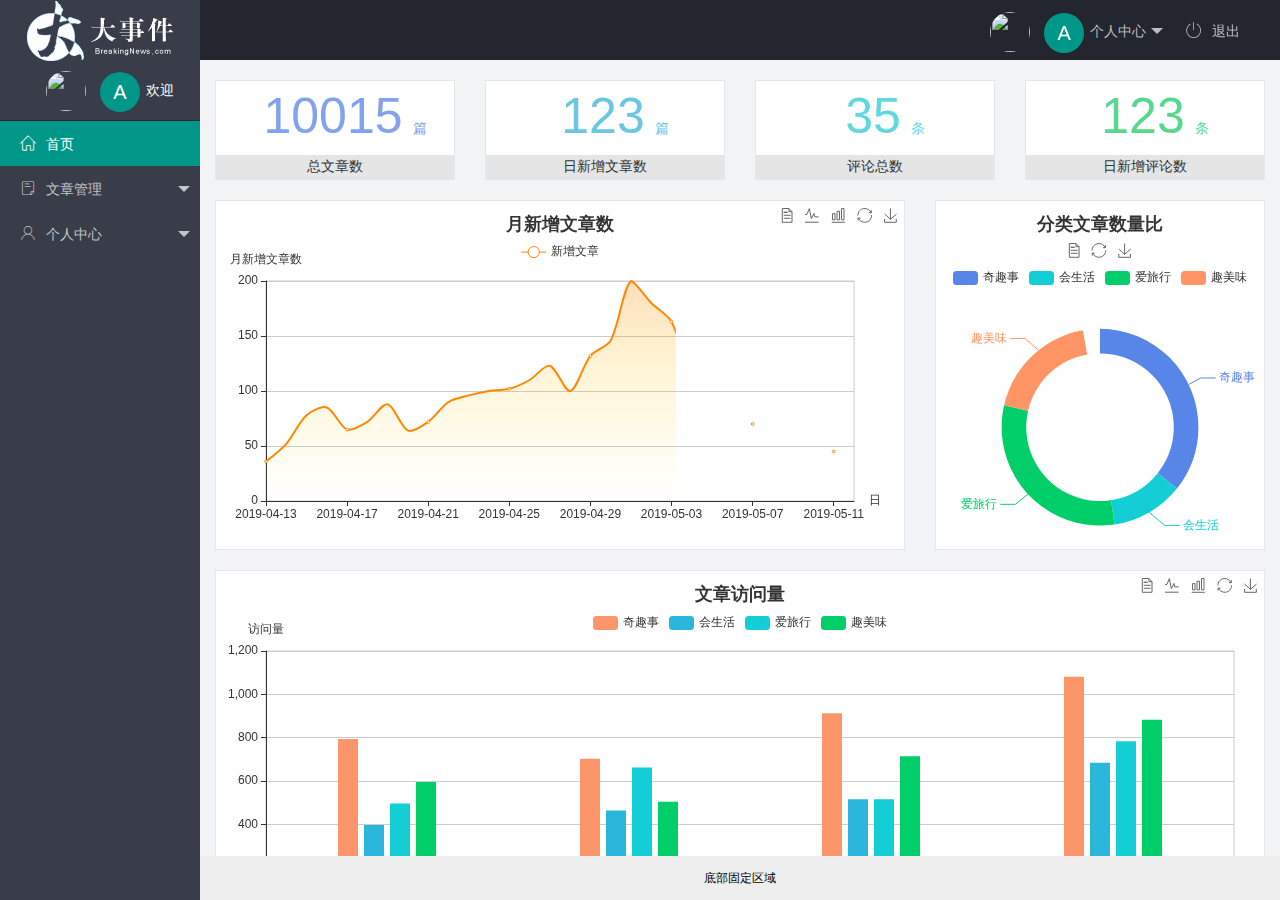
==== commit 00a603b5: "完成个人中心的要求" ====
--- a/index.html
+++ b/index.html
@@ -60,9 +60,9 @@
                     <li class="layui-nav-item">
                         <a href="javascript:;"><span class="iconfont icon-user"></span>个人中心</a>
                         <dl class="layui-nav-child">
-                            <dd><a href="javascript:;"><i class="layui-icon layui-icon-cols"></i>基本资料</a></dd>
-                            <dd><a href="javascript:;"><i class="layui-icon layui-icon-cols"></i>更换头像</a></dd>
-                            <dd><a href="javascript:;"><i class="layui-icon layui-icon-cols"></i>重置密码</a></dd>
+                            <dd><a href="./user/user_info.html" target="fm"><i class="layui-icon layui-icon-cols"></i>基本资料</a></dd>
+                            <dd><a href="./user/user_avatar.html" target="fm"><i class="layui-icon layui-icon-cols"></i>更换头像</a></dd>
+                            <dd><a href="./user/user_pwd.html" target="fm"><i class="layui-icon layui-icon-cols"></i>重置密码</a></dd>
                         </dl>
                     </li>
 
